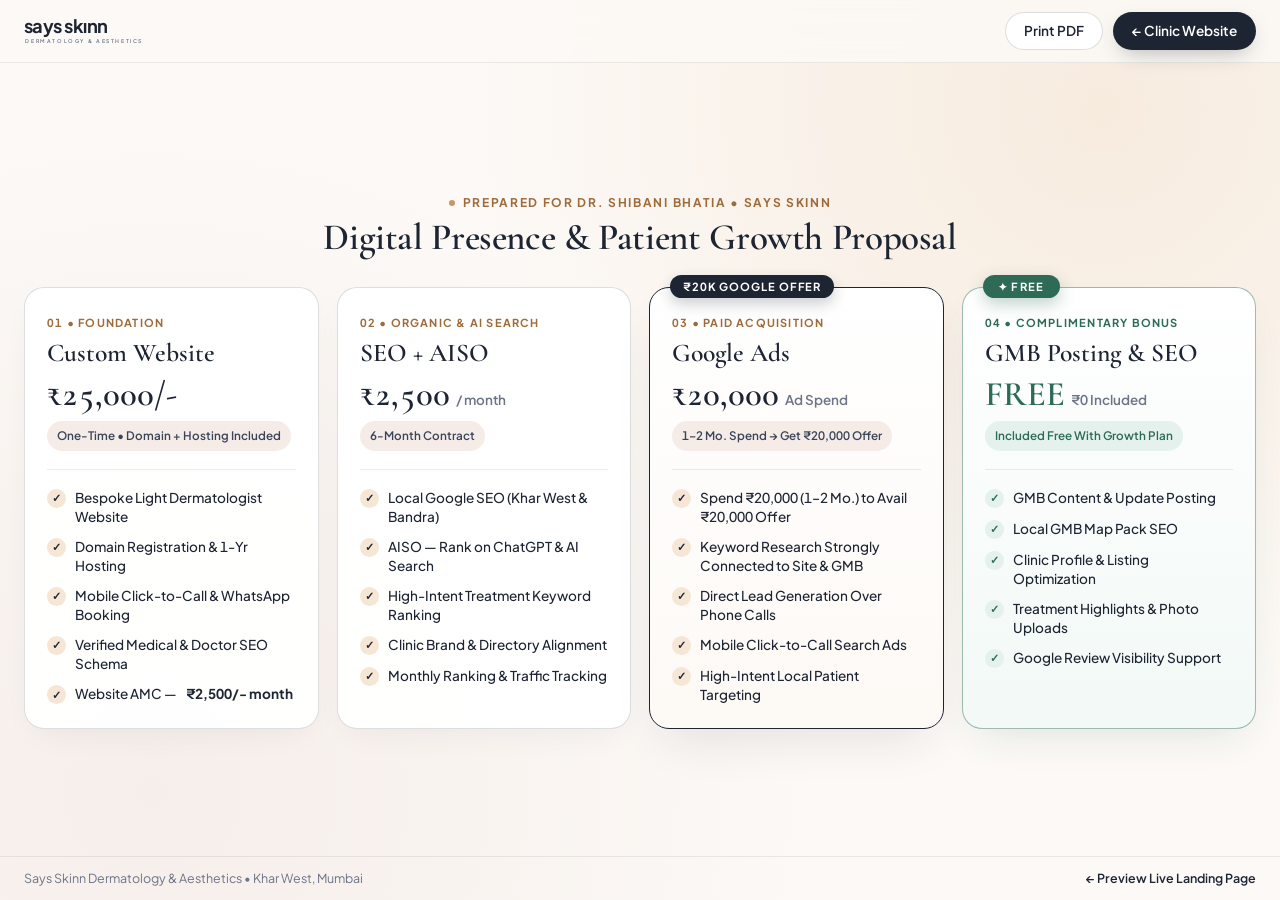
==== proposal.html @ 5192a57e "Add Website AMC ₹2,500/mo pointer and separate Free GMB card with FREE tag Co-authored-by: arena-age" ====
<!DOCTYPE html>
<html lang="en">
<head>
  <meta charset="UTF-8" />
  <meta name="viewport" content="width=device-width, initial-scale=1.0" />
  <title>Growth Proposal — Says Skinn | Dr. Shibani Bhatia</title>
  <meta name="description" content="Digital Presence, SEO + AISO (ChatGPT Ranking), Google Ads Call-Lead Growth Proposal, and Free GMB Posting &amp; SEO for Dr. Shibani Bhatia — Says Skinn, Khar West, Mumbai." />
  <meta name="robots" content="index, follow" />
  <meta name="theme-color" content="#FCF9F6" />

  <!-- Favicons & App Manifest -->
  <link rel="icon" type="image/svg+xml" href="./assets/favicon.svg" />
  <link rel="icon" type="image/png" sizes="32x32" href="./assets/favicon-32x32.png" />
  <link rel="shortcut icon" href="./favicon.ico" />
  <link rel="apple-touch-icon" sizes="180x180" href="./assets/apple-touch-icon.png" />
  <link rel="manifest" href="./site.webmanifest" />

  <!-- Open Graph / Social Preview -->
  <meta property="og:type" content="website" />
  <meta property="og:site_name" content="Says Skinn — Dermatology &amp; Aesthetics" />
  <meta property="og:url" content="https://shibani-proposal.vercel.app/proposal.html" />
  <meta property="og:title" content="Digital Growth Proposal — Says Skinn | Dr. Shibani Bhatia" />
  <meta property="og:description" content="Website, SEO + AISO (ChatGPT Ranking), Google Ads, and Free GMB SEO Plan prepared for Dr. Shibani Bhatia." />
  <meta property="og:image" content="https://shibani-proposal.vercel.app/assets/og-social-share.jpg" />
  <meta name="twitter:card" content="summary_large_image" />
  <meta name="twitter:image" content="https://shibani-proposal.vercel.app/assets/og-social-share.jpg" />

  <link rel="preconnect" href="https://fonts.googleapis.com" />
  <link rel="preconnect" href="https://fonts.gstatic.com" crossorigin />
  <link href="https://fonts.googleapis.com/css2?family=Cormorant+Garamond:ital,wght@0,500;0,600;1,500;1,600&family=Plus+Jakarta+Sans:wght@400;500;600;700&display=swap" rel="stylesheet" />
  <link rel="stylesheet" href="./styles.css" />
</head>
<body class="proposal-single-screen">

  <!-- Compact Single-Screen Top Header -->
  <header class="proposal-topbar">
    <div class="container proposal-container proposal-topbar-inner">
      <a href="./index.html" class="brand-logo" aria-label="Says Skinn — Back to Clinic Website">
        <svg viewBox="0 0 248 48" fill="none" xmlns="http://www.w3.org/2000/svg" role="img" aria-label="says skinn dermatology and aesthetics">
          <text x="0" y="27" fill="#1D2432" font-family="'Plus Jakarta Sans', sans-serif" font-size="27.5" font-weight="700" letter-spacing="-0.03em">says skınn</text>
          <text x="2" y="42" fill="#6C7486" font-family="'Plus Jakarta Sans', sans-serif" font-size="7.8" font-weight="600" letter-spacing="0.31em">DERMATOLOGY &amp; AESTHETICS</text>
        </svg>
      </a>

      <div class="proposal-topbar-actions no-print">
        <button type="button" onclick="window.print()" class="btn btn-secondary btn-sm">Print PDF</button>
        <a href="./index.html" class="btn btn-primary btn-sm">← Clinic Website</a>
      </div>
    </div>
  </header>

  <!-- Single-Screen Main Stage with Pricing Cards -->
  <main class="proposal-stage">
    <div class="container proposal-container">
      <div class="proposal-heading-compact">
        <div class="eyebrow" style="margin-bottom: 6px;">
          <span class="eyebrow-dot"></span>
          Prepared for Dr. Shibani Bhatia • Says Skinn
        </div>
        <h1 class="proposal-main-title">Digital Presence &amp; Patient Growth Proposal</h1>
      </div>

      <div class="pricing-cards-grid" aria-label="Growth Proposal Pricing Cards">

        <!-- CARD 1: CUSTOM WEBSITE -->
        <article class="pricing-card">
          <div class="pricing-card-head">
            <span class="pricing-tier-label">01 • Foundation</span>
            <h2 class="pricing-card-title">Custom Website</h2>
            <div class="pricing-price-row">
              <span class="pricing-value">₹25,000/-</span>
            </div>
            <span class="pricing-term-pill">One-Time • Domain + Hosting Included</span>
          </div>

          <ul class="pricing-pointer-list">
            <li><span class="ptr-check">✓</span> Bespoke Light Dermatologist Website</li>
            <li><span class="ptr-check">✓</span> Domain Registration &amp; 1-Yr Hosting</li>
            <li><span class="ptr-check">✓</span> Mobile Click-to-Call &amp; WhatsApp Booking</li>
            <li><span class="ptr-check">✓</span> Verified Medical &amp; Doctor SEO Schema</li>
            <li><span class="ptr-check">✓</span> Website AMC — <strong>₹2,500/- month</strong></li>
          </ul>
        </article>

        <!-- CARD 2: SEO + AISO -->
        <article class="pricing-card">
          <div class="pricing-card-head">
            <span class="pricing-tier-label">02 • Organic &amp; AI Search</span>
            <h2 class="pricing-card-title">SEO + AISO</h2>
            <div class="pricing-price-row">
              <span class="pricing-value">₹2,500</span>
              <span class="pricing-period">/ month</span>
            </div>
            <span class="pricing-term-pill">6-Month Contract</span>
          </div>

          <ul class="pricing-pointer-list">
            <li><span class="ptr-check">✓</span> Local Google SEO (Khar West &amp; Bandra)</li>
            <li><span class="ptr-check">✓</span> AISO — Rank on ChatGPT &amp; AI Search</li>
            <li><span class="ptr-check">✓</span> High-Intent Treatment Keyword Ranking</li>
            <li><span class="ptr-check">✓</span> Clinic Brand &amp; Directory Alignment</li>
            <li><span class="ptr-check">✓</span> Monthly Ranking &amp; Traffic Tracking</li>
          </ul>
        </article>

        <!-- CARD 3: GOOGLE ADS -->
        <article class="pricing-card pricing-card-featured">
          <span class="pricing-top-tag pricing-top-tag-offer">₹20K Google Offer</span>
          <div class="pricing-card-head">
            <span class="pricing-tier-label">03 • Paid Acquisition</span>
            <h2 class="pricing-card-title">Google Ads</h2>
            <div class="pricing-price-row">
              <span class="pricing-value">₹20,000</span>
              <span class="pricing-period">Ad Spend</span>
            </div>
            <span class="pricing-term-pill">1–2 Mo. Spend → Get ₹20,000 Offer</span>
          </div>

          <ul class="pricing-pointer-list">
            <li><span class="ptr-check">✓</span> Spend ₹20,000 (1–2 Mo.) to Avail ₹20,000 Offer</li>
            <li><span class="ptr-check">✓</span> Keyword Research Strongly Connected to Site &amp; GMB</li>
            <li><span class="ptr-check">✓</span> Direct Lead Generation Over Phone Calls</li>
            <li><span class="ptr-check">✓</span> Mobile Click-to-Call Search Ads</li>
            <li><span class="ptr-check">✓</span> High-Intent Local Patient Targeting</li>
          </ul>
        </article>

        <!-- CARD 4: SEPARATE FREE GMB CARD WITH FREE TAG OVER IT -->
        <article class="pricing-card pricing-card-free">
          <span class="pricing-top-tag pricing-top-tag-free">✦ FREE</span>
          <div class="pricing-card-head">
            <span class="pricing-tier-label pricing-tier-free">04 • Complimentary Bonus</span>
            <h2 class="pricing-card-title">GMB Posting &amp; SEO</h2>
            <div class="pricing-price-row">
              <span class="pricing-value pricing-value-free">FREE</span>
              <span class="pricing-period">₹0 Included</span>
            </div>
            <span class="pricing-term-pill pricing-term-free">Included Free With Growth Plan</span>
          </div>

          <ul class="pricing-pointer-list">
            <li><span class="ptr-check ptr-check-free">✓</span> GMB Content &amp; Update Posting</li>
            <li><span class="ptr-check ptr-check-free">✓</span> Local GMB Map Pack SEO</li>
            <li><span class="ptr-check ptr-check-free">✓</span> Clinic Profile &amp; Listing Optimization</li>
            <li><span class="ptr-check ptr-check-free">✓</span> Treatment Highlights &amp; Photo Uploads</li>
            <li><span class="ptr-check ptr-check-free">✓</span> Google Review Visibility Support</li>
          </ul>
        </article>

      </div>
    </div>
  </main>

  <!-- Minimal Single-Line Footer -->
  <footer class="proposal-micro-footer">
    <div class="container proposal-container proposal-micro-inner">
      <span>Says Skinn Dermatology &amp; Aesthetics • Khar West, Mumbai</span>
      <a href="./index.html" class="no-print">← Preview Live Landing Page</a>
    </div>
  </footer>

</body>
</html>
---- styles.css ----
/* ==========================================================================
   SAYS SKINN — Dermatology, Trichology & Aesthetics | Dr. Shibani Bhatia
   Light Clinical-Editorial Design System & Brand Tokens
   Brand Palette derived from Official Khar West Clinic Identity:
   - Warm Sunlit Porcelain Canvas (#FCF9F6)
   - Blush-Pearl Ivory Ribbon (#F5ECE8)
   - Travertine Sand Cream (#F7F1EA)
   - Signature Midnight Slate Navy (#1D2432)
   - Warm Backlit Champagne Bronze (#AD7845 / #C99663)
   ========================================================================== */

:root {
  /* Light Surfaces */
  --bg-canvas: #FCF9F6;
  --bg-blush: #F5ECE8;
  --bg-sand: #F7F1EA;
  --bg-surface: #FFFFFF;
  --bg-surface-soft: rgba(255, 255, 255, 0.82);

  /* Signature Brand Ink & Accents */
  --brand-navy: #1D2432;
  --brand-navy-hover: #2A3448;
  --brand-navy-muted: #3A4459;
  --brand-gold: #9E6B3B;
  --brand-gold-soft: #C89768;
  --brand-gold-tint: #F5E6D5;
  --brand-rose: #A6685E;
  --brand-rose-tint: #F2E2DF;
  --brand-sage: #2E6B56;
  --brand-sage-tint: #E4F1EC;

  /* Typography Ink */
  --text-primary: #1D2432;
  --text-secondary: #4A5262;
  --text-muted: #6C7486;

  /* Hairlines & Elevation */
  --border-subtle: rgba(29, 36, 50, 0.085);
  --border-medium: rgba(29, 36, 50, 0.15);
  --shadow-soft: 0 12px 34px -12px rgba(29, 36, 50, 0.07);
  --shadow-elevated: 0 22px 50px -16px rgba(29, 36, 50, 0.12);

  /* Typography Families */
  --font-display: 'Cormorant Garamond', Georgia, serif;
  --font-sans: 'Plus Jakarta Sans', -apple-system, BlinkMacSystemFont, sans-serif;

  /* Radii & Spacing */
  --radius-sm: 10px;
  --radius-md: 16px;
  --radius-lg: 24px;
  --radius-arch: 220px 220px 24px 24px;
  --container-max: 1220px;
}

*,
*::before,
*::after {
  box-sizing: border-box;
  margin: 0;
  padding: 0;
}

html {
  scroll-behavior: smooth;
  -webkit-font-smoothing: antialiased;
  -moz-osx-font-smoothing: grayscale;
}

body {
  font-family: var(--font-sans);
  background-color: var(--bg-canvas);
  color: var(--text-primary);
  line-height: 1.65;
  font-size: 16px;
  overflow-x: hidden;
  font-variant-numeric: tabular-nums;
}

img {
  max-width: 100%;
  display: block;
}

a {
  color: inherit;
  text-decoration: none;
  transition: color 0.2s ease, opacity 0.2s ease;
}

button,
input,
select,
textarea {
  font-family: inherit;
  font-size: inherit;
}

.container {
  width: 100%;
  max-width: var(--container-max);
  margin: 0 auto;
  padding: 0 24px;
}

/* ==========================================================================
   Typography Helpers
   ========================================================================== */

.eyebrow {
  display: inline-flex;
  align-items: center;
  gap: 8px;
  font-size: 0.75rem;
  font-weight: 700;
  letter-spacing: 0.14em;
  text-transform: uppercase;
  color: var(--brand-gold);
  margin-bottom: 14px;
}

.eyebrow-dot {
  width: 6px;
  height: 6px;
  border-radius: 50%;
  background-color: var(--brand-gold-soft);
}

.display-xl {
  font-family: var(--font-display);
  font-weight: 600;
  font-size: clamp(2.65rem, 4.8vw, 4.15rem);
  line-height: 1.07;
  letter-spacing: -0.015em;
  color: var(--brand-navy);
}

.display-xl em,
.display-lg em,
.display-md em {
  font-style: italic;
  font-weight: 500;
  color: var(--brand-gold);
}

.display-lg {
  font-family: var(--font-display);
  font-weight: 600;
  font-size: clamp(2.15rem, 3.6vw, 3.1rem);
  line-height: 1.12;
  letter-spacing: -0.01em;
  color: var(--brand-navy);
}

.display-md {
  font-family: var(--font-display);
  font-weight: 600;
  font-size: clamp(1.65rem, 2.5vw, 2.2rem);
  line-height: 1.18;
  color: var(--brand-navy);
}

.lead-copy {
  font-size: clamp(1.02rem, 1.25vw, 1.14rem);
  color: var(--text-secondary);
  line-height: 1.72;
  max-width: 60ch;
}

/* ==========================================================================
   Top Utility Ribbon (Blush-Pearl Ribbon inspired by Clinic Signboard)
   ========================================================================== */

.utility-bar {
  background-color: var(--bg-blush);
  border-bottom: 1px solid var(--border-subtle);
  font-size: 0.8125rem;
  color: var(--text-secondary);
  padding: 9px 0;
}

.utility-inner {
  display: flex;
  align-items: center;
  justify-content: space-between;
  gap: 16px;
  flex-wrap: wrap;
}

.utility-left,
.utility-right {
  display: flex;
  align-items: center;
  gap: 18px;
  flex-wrap: wrap;
}

.utility-item {
  display: inline-flex;
  align-items: center;
  gap: 6px;
  font-weight: 500;
}

.utility-sep {
  color: rgba(29, 36, 50, 0.22);
}

.page-switch-pill {
  display: inline-flex;
  align-items: center;
  gap: 6px;
  background-color: var(--bg-surface);
  color: var(--brand-navy);
  border: 1px solid var(--border-medium);
  padding: 4px 12px;
  border-radius: 999px;
  font-weight: 600;
  font-size: 0.76rem;
  transition: all 0.2s ease;
}

.page-switch-pill:hover {
  background-color: var(--brand-navy);
  color: #FFFFFF;
  border-color: var(--brand-navy);
}

/* ==========================================================================
   Site Header & Brand Wordmark
   ========================================================================== */

.site-header {
  position: sticky;
  top: 0;
  z-index: 100;
  background-color: rgba(252, 249, 246, 0.9);
  backdrop-filter: blur(14px);
  -webkit-backdrop-filter: blur(14px);
  border-bottom: 1px solid var(--border-subtle);
}

.header-inner {
  display: flex;
  align-items: center;
  justify-content: space-between;
  min-height: 78px;
  gap: 20px;
}

.brand-logo {
  display: inline-flex;
  flex-direction: column;
  align-items: flex-start;
  gap: 2px;
  text-decoration: none;
}

.brand-logo svg {
  height: 36px;
  width: auto;
  display: block;
}

.main-nav {
  display: flex;
  align-items: center;
  gap: 28px;
}

.nav-link {
  font-size: 0.9rem;
  font-weight: 500;
  color: var(--text-secondary);
  position: relative;
  padding: 4px 0;
}

.nav-link:hover,
.nav-link.active {
  color: var(--brand-navy);
  font-weight: 600;
}

.nav-link.active::after {
  content: '';
  position: absolute;
  left: 0;
  right: 0;
  bottom: -2px;
  height: 2px;
  background-color: var(--brand-gold);
  border-radius: 2px;
}

.nav-proposal-badge {
  display: inline-flex;
  align-items: center;
  gap: 6px;
  padding: 6px 13px;
  border-radius: 999px;
  background-color: var(--brand-gold-tint);
  color: var(--brand-navy);
  font-size: 0.83rem;
  font-weight: 600;
  border: 1px solid rgba(158, 107, 59, 0.24);
  transition: all 0.2s ease;
}

.nav-proposal-badge:hover,
.nav-proposal-badge.active {
  background-color: var(--brand-navy);
  color: #FFFFFF;
  border-color: var(--brand-navy);
}

.header-actions {
  display: flex;
  align-items: center;
  gap: 12px;
}

.mobile-toggle {
  display: none;
  background: transparent;
  border: 1px solid var(--border-medium);
  border-radius: var(--radius-sm);
  width: 42px;
  height: 42px;
  align-items: center;
  justify-content: center;
  color: var(--brand-navy);
  cursor: pointer;
}

/* ==========================================================================
   Buttons
   ========================================================================== */

.btn {
  display: inline-flex;
  align-items: center;
  justify-content: center;
  gap: 9px;
  padding: 13px 24px;
  border-radius: 999px;
  font-size: 0.92rem;
  font-weight: 600;
  line-height: 1.2;
  cursor: pointer;
  border: 1px solid transparent;
  transition: transform 0.2s ease, background-color 0.2s ease, box-shadow 0.2s ease, border-color 0.2s ease;
  white-space: nowrap;
}

.btn:active {
  transform: translateY(1px);
}

.btn-primary {
  background-color: var(--brand-navy);
  color: #FFFFFF;
  box-shadow: 0 8px 22px -8px rgba(29, 36, 50, 0.38);
}

.btn-primary:hover {
  background-color: var(--brand-navy-hover);
  box-shadow: 0 12px 26px -8px rgba(29, 36, 50, 0.45);
}

.btn-secondary {
  background-color: var(--bg-surface);
  color: var(--brand-navy);
  border-color: var(--border-medium);
}

.btn-secondary:hover {
  border-color: var(--brand-navy);
  background-color: var(--bg-blush);
}

.btn-gold {
  background-color: var(--brand-gold);
  color: #FFFFFF;
}

.btn-gold:hover {
  background-color: #88592E;
}

.btn-sm {
  padding: 10px 18px;
  font-size: 0.85rem;
}

/* ==========================================================================
   Landing Page — Hero Section
   ========================================================================== */

.hero-section {
  position: relative;
  padding: 64px 0 84px;
  background:
    radial-gradient(circle at 86% 18%, rgba(245, 230, 213, 0.65) 0%, rgba(252, 249, 246, 0) 48%),
    radial-gradient(circle at 8% 75%, rgba(245, 236, 232, 0.8) 0%, rgba(252, 249, 246, 0) 50%),
    var(--bg-canvas);
}

.hero-grid {
  display: grid;
  grid-template-columns: 1.05fr 0.95fr;
  gap: 54px;
  align-items: center;
}

.hero-content h1 {
  margin-bottom: 20px;
}

.hero-content .lead-copy {
  margin-bottom: 30px;
}

.credential-inline {
  display: inline-block;
  background-color: var(--bg-blush);
  border: 1px solid rgba(166, 104, 94, 0.2);
  padding: 6px 14px;
  border-radius: 999px;
  font-size: 0.82rem;
  font-weight: 600;
  color: var(--brand-navy);
  margin-bottom: 22px;
}

.hero-cta-group {
  display: flex;
  align-items: center;
  gap: 14px;
  flex-wrap: wrap;
  margin-bottom: 38px;
}

.hero-trust-row {
  display: grid;
  grid-template-columns: repeat(3, minmax(0, 1fr));
  gap: 20px;
  padding-top: 26px;
  border-top: 1px solid var(--border-subtle);
}

.trust-metric strong {
  display: block;
  font-family: var(--font-display);
  font-size: 1.75rem;
  font-weight: 600;
  line-height: 1.1;
  color: var(--brand-navy);
  margin-bottom: 4px;
}

.trust-metric span {
  font-size: 0.82rem;
  color: var(--text-muted);
  display: block;
  line-height: 1.4;
}

.hero-visual {
  position: relative;
}

.hero-image-frame {
  position: relative;
  border-radius: 32px 32px 24px 24px;
  overflow: hidden;
  background-color: var(--bg-sand);
  box-shadow: var(--shadow-elevated);
  border: 6px solid #FFFFFF;
}

.hero-image-frame img {
  width: 100%;
  height: 500px;
  object-fit: cover;
  object-position: center 25%;
}

.hero-floating-card {
  position: absolute;
  left: -22px;
  bottom: 24px;
  background: rgba(255, 255, 255, 0.94);
  backdrop-filter: blur(12px);
  -webkit-backdrop-filter: blur(12px);
  border: 1px solid var(--border-subtle);
  border-radius: var(--radius-md);
  padding: 16px 20px;
  box-shadow: var(--shadow-elevated);
  max-width: 295px;
}

.floating-rating {
  display: flex;
  align-items: center;
  gap: 8px;
  font-size: 0.84rem;
  font-weight: 700;
  color: var(--brand-navy);
  margin-bottom: 4px;
}

.stars {
  color: #D99438;
  letter-spacing: 1px;
}

.hero-floating-card p {
  font-size: 0.79rem;
  color: var(--text-secondary);
  line-height: 1.45;
}

/* ==========================================================================
   Ribbon Marquee / Specializations Strip
   ========================================================================== */

.specialty-ribbon {
  background-color: var(--bg-blush);
  border-top: 1px solid var(--border-subtle);
  border-bottom: 1px solid var(--border-subtle);
  padding: 18px 0;
}

.specialty-list {
  display: flex;
  align-items: center;
  justify-content: space-between;
  gap: 18px;
  flex-wrap: wrap;
  list-style: none;
  font-size: 0.85rem;
  font-weight: 600;
  color: var(--brand-navy-muted);
}

.specialty-list li {
  display: inline-flex;
  align-items: center;
  gap: 10px;
}

.specialty-list li::before {
  content: '✦';
  color: var(--brand-gold);
  font-size: 0.75rem;
}

/* ==========================================================================
   Section Scaffolding
   ========================================================================== */

.section {
  padding: 92px 0;
}

.section-sand {
  background-color: var(--bg-sand);
}

.section-blush {
  background-color: var(--bg-blush);
}

/* Minimal Bespoke Section Backgrounds */
.section-bg-treatments {
  position: relative;
  background-image:
    linear-gradient(
      180deg,
      rgba(252, 249, 246, 0.82) 0%,
      rgba(252, 249, 246, 0.58) 50%,
      rgba(252, 249, 246, 0.84) 100%
    ),
    url('./assets/bg-treatments.jpg');
  background-size: cover;
  background-position: center;
  background-repeat: no-repeat;
}

.section-bg-treatments .filter-tabs {
  background-color: rgba(245, 236, 232, 0.88);
  backdrop-filter: blur(8px);
  -webkit-backdrop-filter: blur(8px);
}

.section-bg-treatments .treatment-card {
  background-color: rgba(255, 255, 255, 0.88);
  backdrop-filter: blur(10px);
  -webkit-backdrop-filter: blur(10px);
}

.section-bg-consultation {
  position: relative;
  background-image:
    linear-gradient(
      180deg,
      rgba(252, 249, 246, 0.80) 0%,
      rgba(252, 249, 246, 0.62) 50%,
      rgba(245, 236, 232, 0.86) 100%
    ),
    url('./assets/bg-consultation.jpg');
  background-size: cover;
  background-position: center;
  background-repeat: no-repeat;
}

.section-bg-consultation .clinic-detail-card {
  background-color: rgba(255, 255, 255, 0.90);
  backdrop-filter: blur(10px);
  -webkit-backdrop-filter: blur(10px);
}

.section-bg-consultation .booking-form-card {
  background-color: rgba(255, 255, 255, 0.94);
  backdrop-filter: blur(14px);
  -webkit-backdrop-filter: blur(14px);
}

.section-header {
  display: flex;
  align-items: flex-end;
  justify-content: space-between;
  gap: 28px;
  margin-bottom: 44px;
  flex-wrap: wrap;
}

.section-header-center {
  text-align: center;
  max-width: 700px;
  margin: 0 auto 48px;
}

.section-header-center .lead-copy {
  margin: 14px auto 0;
}

/* ==========================================================================
   Treatments Showcase & Interactive Filter
   ========================================================================== */

.filter-tabs {
  display: inline-flex;
  align-items: center;
  gap: 8px;
  background-color: var(--bg-blush);
  padding: 6px;
  border-radius: 999px;
  border: 1px solid var(--border-subtle);
  flex-wrap: wrap;
}

.filter-tab {
  background: transparent;
  border: none;
  padding: 9px 18px;
  border-radius: 999px;
  font-size: 0.85rem;
  font-weight: 600;
  color: var(--text-secondary);
  cursor: pointer;
  transition: all 0.2s ease;
}

.filter-tab:hover {
  color: var(--brand-navy);
}

.filter-tab.active {
  background-color: var(--brand-navy);
  color: #FFFFFF;
  box-shadow: 0 4px 12px rgba(29, 36, 50, 0.18);
}

.treatments-grid {
  display: grid;
  grid-template-columns: repeat(3, minmax(0, 1fr));
  gap: 24px;
}

.treatment-card {
  background-color: var(--bg-surface);
  border: 1px solid var(--border-subtle);
  border-radius: var(--radius-md);
  padding: 28px;
  display: flex;
  flex-direction: column;
  justify-content: space-between;
  transition: transform 0.25s ease, box-shadow 0.25s ease, border-color 0.25s ease;
}

.treatment-card:hover {
  transform: translateY(-4px);
  box-shadow: var(--shadow-soft);
  border-color: rgba(158, 107, 59, 0.35);
}

.treatment-card[hidden] {
  display: none;
}

.treatment-top {
  margin-bottom: 22px;
}

.treatment-tag-row {
  display: flex;
  align-items: center;
  justify-content: space-between;
  gap: 10px;
  margin-bottom: 16px;
}

.treatment-category-pill {
  font-size: 0.72rem;
  font-weight: 700;
  text-transform: uppercase;
  letter-spacing: 0.09em;
  padding: 4px 10px;
  border-radius: 999px;
  background-color: var(--bg-sand);
  color: var(--brand-gold);
}

.treatment-icon {
  width: 38px;
  height: 38px;
  border-radius: 10px;
  background-color: var(--bg-blush);
  color: var(--brand-navy);
  display: inline-flex;
  align-items: center;
  justify-content: center;
}

.treatment-card h3 {
  font-family: var(--font-display);
  font-size: 1.55rem;
  font-weight: 600;
  color: var(--brand-navy);
  margin-bottom: 10px;
  line-height: 1.2;
}

.treatment-card p {
  font-size: 0.92rem;
  color: var(--text-secondary);
  line-height: 1.62;
}

.treatment-footer {
  padding-top: 16px;
  border-top: 1px solid var(--border-subtle);
  display: flex;
  align-items: center;
  justify-content: space-between;
  gap: 12px;
  font-size: 0.82rem;
}

.treatment-meta {
  color: var(--text-muted);
  font-weight: 500;
}

.treatment-book-btn {
  background: none;
  border: none;
  color: var(--brand-navy);
  font-weight: 700;
  font-size: 0.84rem;
  cursor: pointer;
  display: inline-flex;
  align-items: center;
  gap: 5px;
  padding: 0;
}

.treatment-book-btn:hover {
  color: var(--brand-gold);
}

/* ==========================================================================
   Doctor Profile Section (Real Portrait from Khar Clinic)
   ========================================================================== */

.doctor-grid {
  display: grid;
  grid-template-columns: 0.9fr 1.1fr;
  gap: 56px;
  align-items: center;
}

.doctor-portrait-wrap {
  position: relative;
  max-width: 470px;
  margin: 0 auto;
}

.doctor-portrait-arch {
  border-radius: var(--radius-arch);
  overflow: hidden;
  background-color: var(--brand-gold-tint);
  border: 6px solid #FFFFFF;
  box-shadow: var(--shadow-elevated);
}

.doctor-portrait-arch img {
  width: 100%;
  height: 540px;
  object-fit: cover;
  object-position: center top;
}

.doctor-reg-badge {
  position: absolute;
  right: -14px;
  bottom: 22px;
  background-color: var(--brand-navy);
  color: #FFFFFF;
  padding: 14px 18px;
  border-radius: var(--radius-md);
  box-shadow: var(--shadow-elevated);
  font-size: 0.8rem;
}

.doctor-reg-badge strong {
  display: block;
  font-size: 0.88rem;
  color: #F5DEC5;
  margin-bottom: 2px;
}

.degree-badges {
  display: flex;
  flex-wrap: wrap;
  gap: 8px;
  margin: 18px 0 24px;
}

.degree-pill {
  background-color: #FFFFFF;
  border: 1px solid var(--border-medium);
  padding: 6px 13px;
  border-radius: 999px;
  font-size: 0.8rem;
  font-weight: 600;
  color: var(--brand-navy);
}

.doctor-bio p {
  color: var(--text-secondary);
  margin-bottom: 16px;
  font-size: 0.98rem;
}

.doctor-highlights {
  display: grid;
  grid-template-columns: repeat(2, minmax(0, 1fr));
  gap: 16px;
  margin: 26px 0 30px;
}

.doc-highlight-item {
  background-color: rgba(255, 255, 255, 0.75);
  border: 1px solid var(--border-subtle);
  border-radius: var(--radius-sm);
  padding: 14px 16px;
}

.doc-highlight-item strong {
  display: block;
  font-size: 0.9rem;
  color: var(--brand-navy);
  margin-bottom: 3px;
}

.doc-highlight-item span {
  font-size: 0.81rem;
  color: var(--text-muted);
}

/* ==========================================================================
   3-Pillar Clinical Philosophy
   ========================================================================== */

.pillars-row {
  display: grid;
  grid-template-columns: repeat(3, minmax(0, 1fr));
  gap: 28px;
}

.pillar-box {
  padding: 32px;
  border-radius: var(--radius-md);
  background-color: var(--bg-surface);
  border: 1px solid var(--border-subtle);
}

.pillar-num {
  font-family: var(--font-display);
  font-size: 2rem;
  font-weight: 600;
  color: var(--brand-gold);
  line-height: 1;
  margin-bottom: 14px;
}

.pillar-box h3 {
  font-family: var(--font-display);
  font-size: 1.5rem;
  margin-bottom: 10px;
  color: var(--brand-navy);
}

.pillar-box p {
  font-size: 0.92rem;
  color: var(--text-secondary);
}

/* ==========================================================================
   Verified Patient Stories
   ========================================================================== */

.reviews-grid {
  display: grid;
  grid-template-columns: repeat(3, minmax(0, 1fr));
  gap: 24px;
}

.review-card {
  background-color: var(--bg-surface);
  border: 1px solid var(--border-subtle);
  border-radius: var(--radius-md);
  padding: 28px;
  display: flex;
  flex-direction: column;
  justify-content: space-between;
  gap: 20px;
}

.review-quote {
  font-size: 0.93rem;
  color: var(--text-secondary);
  line-height: 1.68;
}

.review-author {
  display: flex;
  align-items: center;
  justify-content: space-between;
  padding-top: 16px;
  border-top: 1px solid var(--border-subtle);
}

.review-author strong {
  display: block;
  font-size: 0.9rem;
  color: var(--brand-navy);
}

.review-author span {
  font-size: 0.78rem;
  color: var(--text-muted);
}

.google-verified-tag {
  font-size: 0.74rem;
  font-weight: 600;
  padding: 4px 9px;
  border-radius: 999px;
  background-color: var(--bg-sand);
  color: var(--brand-navy);
}

/* ==========================================================================
   Consultation & Clinic Location Section
   ========================================================================== */

.booking-grid {
  display: grid;
  grid-template-columns: 0.95fr 1.05fr;
  gap: 48px;
  align-items: start;
}

.clinic-details-list {
  display: flex;
  flex-direction: column;
  gap: 20px;
  margin-top: 28px;
}

.clinic-detail-card {
  background-color: var(--bg-surface);
  border: 1px solid var(--border-subtle);
  border-radius: var(--radius-md);
  padding: 20px 22px;
  display: flex;
  align-items: flex-start;
  gap: 14px;
}

.detail-icon {
  width: 40px;
  height: 40px;
  border-radius: 10px;
  background-color: var(--bg-blush);
  color: var(--brand-navy);
  display: inline-flex;
  align-items: center;
  justify-content: center;
  flex-shrink: 0;
}

.clinic-detail-card h4 {
  font-size: 0.92rem;
  font-weight: 700;
  color: var(--brand-navy);
  margin-bottom: 4px;
}

.clinic-detail-card p,
.clinic-detail-card a {
  font-size: 0.9rem;
  color: var(--text-secondary);
}

.clinic-detail-card a:hover {
  color: var(--brand-gold);
}

.booking-form-card {
  background-color: var(--bg-surface);
  border: 1px solid var(--border-medium);
  border-radius: var(--radius-lg);
  padding: 36px;
  box-shadow: var(--shadow-elevated);
}

.booking-form-card h3 {
  font-family: var(--font-display);
  font-size: 1.95rem;
  color: var(--brand-navy);
  margin-bottom: 6px;
}

.booking-form-card > p {
  font-size: 0.9rem;
  color: var(--text-muted);
  margin-bottom: 24px;
}

.form-grid {
  display: grid;
  grid-template-columns: repeat(2, minmax(0, 1fr));
  gap: 16px;
}

.form-field {
  display: flex;
  flex-direction: column;
  gap: 6px;
}

.form-field.full {
  grid-column: 1 / -1;
}

.form-field label {
  font-size: 0.8rem;
  font-weight: 600;
  color: var(--brand-navy);
}

.form-field input,
.form-field select,
.form-field textarea {
  padding: 12px 14px;
  border: 1px solid var(--border-medium);
  border-radius: var(--radius-sm);
  background-color: var(--bg-canvas);
  color: var(--text-primary);
  outline: none;
  transition: border-color 0.2s ease, background-color 0.2s ease;
}

.form-field input:focus,
.form-field select:focus,
.form-field textarea:focus {
  border-color: var(--brand-navy);
  background-color: #FFFFFF;
}

.form-submit-row {
  margin-top: 20px;
  display: flex;
  flex-direction: column;
  gap: 12px;
}

.form-feedback {
  padding: 14px 16px;
  border-radius: var(--radius-sm);
  background-color: var(--brand-sage-tint);
  color: var(--brand-sage);
  font-size: 0.88rem;
  font-weight: 600;
  display: none;
}

.form-feedback.visible {
  display: block;
}

/* ==========================================================================
   Page 2: Digital Growth Proposal Specific Styles
   ========================================================================== */

.proposal-hero {
  padding: 68px 0 60px;
  background:
    radial-gradient(circle at 85% 15%, rgba(245, 230, 213, 0.7) 0%, rgba(252, 249, 246, 0) 50%),
    linear-gradient(180deg, var(--bg-blush) 0%, var(--bg-canvas) 100%);
  border-bottom: 1px solid var(--border-subtle);
}

.proposal-meta-bar {
  display: flex;
  align-items: center;
  justify-content: space-between;
  gap: 16px;
  flex-wrap: wrap;
  padding: 18px 24px;
  margin-top: 34px;
  background-color: var(--bg-surface);
  border: 1px solid var(--border-subtle);
  border-radius: var(--radius-md);
  box-shadow: var(--shadow-soft);
}

.meta-cell span {
  display: block;
  font-size: 0.73rem;
  text-transform: uppercase;
  letter-spacing: 0.1em;
  color: var(--text-muted);
  font-weight: 600;
}

.meta-cell strong {
  font-size: 0.95rem;
  color: var(--brand-navy);
}

/* Audit Opportunity Banner */
.audit-banner {
  background-color: var(--bg-surface);
  border: 1px solid rgba(158, 107, 59, 0.28);
  border-left: 4px solid var(--brand-gold);
  border-radius: var(--radius-md);
  padding: 28px 32px;
  box-shadow: var(--shadow-soft);
}

.audit-grid {
  display: grid;
  grid-template-columns: repeat(2, minmax(0, 1fr));
  gap: 24px;
  margin-top: 18px;
}

.audit-point {
  background-color: var(--bg-canvas);
  border: 1px solid var(--border-subtle);
  border-radius: var(--radius-sm);
  padding: 18px 20px;
}

.audit-point h4 {
  font-size: 0.95rem;
  color: var(--brand-navy);
  margin-bottom: 6px;
}

.audit-point p {
  font-size: 0.87rem;
  color: var(--text-secondary);
  line-height: 1.58;
}

/* Proposal Package Cards */
.proposal-packages {
  display: flex;
  flex-direction: column;
  gap: 32px;
}

.package-card {
  background-color: var(--bg-surface);
  border: 1px solid var(--border-medium);
  border-radius: var(--radius-lg);
  padding: 40px;
  box-shadow: var(--shadow-soft);
  position: relative;
  overflow: hidden;
}

.package-card.featured-ads {
  border-color: var(--brand-navy);
  box-shadow: var(--shadow-elevated);
}

.package-top {
  display: flex;
  align-items: flex-start;
  justify-content: space-between;
  gap: 24px;
  padding-bottom: 26px;
  border-bottom: 1px solid var(--border-subtle);
  margin-bottom: 28px;
  flex-wrap: wrap;
}

.package-kicker {
  display: inline-flex;
  align-items: center;
  gap: 8px;
  font-size: 0.75rem;
  font-weight: 700;
  text-transform: uppercase;
  letter-spacing: 0.12em;
  color: var(--brand-gold);
  margin-bottom: 8px;
}

.package-title {
  font-family: var(--font-display);
  font-size: clamp(1.75rem, 2.6vw, 2.3rem);
  color: var(--brand-navy);
  line-height: 1.15;
  margin-bottom: 8px;
}

.package-subtitle {
  font-size: 0.95rem;
  color: var(--text-secondary);
  max-width: 62ch;
}

.price-box {
  text-align: right;
  background-color: var(--bg-blush);
  border: 1px solid var(--border-subtle);
  padding: 18px 24px;
  border-radius: var(--radius-md);
  min-width: 240px;
}

.price-amount {
  font-family: var(--font-display);
  font-size: 2.35rem;
  font-weight: 600;
  color: var(--brand-navy);
  line-height: 1.05;
}

.price-unit {
  font-size: 0.95rem;
  font-family: var(--font-sans);
  font-weight: 600;
  color: var(--text-secondary);
}

.price-note {
  display: block;
  font-size: 0.8rem;
  font-weight: 600;
  color: var(--brand-gold);
  margin-top: 6px;
}

.deliverables-grid {
  display: grid;
  grid-template-columns: repeat(2, minmax(0, 1fr));
  gap: 18px 28px;
}

.deliverable-item {
  display: flex;
  align-items: flex-start;
  gap: 12px;
}

.check-badge {
  width: 24px;
  height: 24px;
  border-radius: 50%;
  background-color: var(--brand-gold-tint);
  color: var(--brand-navy);
  display: inline-flex;
  align-items: center;
  justify-content: center;
  font-size: 0.78rem;
  font-weight: 700;
  flex-shrink: 0;
  margin-top: 2px;
}

.deliverable-item strong {
  display: block;
  font-size: 0.94rem;
  color: var(--brand-navy);
  margin-bottom: 3px;
}

.deliverable-item p {
  font-size: 0.87rem;
  color: var(--text-secondary);
  line-height: 1.56;
}

/* Google Ads Offer Visual Callout */
.ads-offer-banner {
  background: linear-gradient(135deg, #F5ECE8 0%, #F5E6D5 100%);
  border: 1px solid rgba(158, 107, 59, 0.32);
  border-radius: var(--radius-md);
  padding: 24px 28px;
  margin-bottom: 28px;
  display: grid;
  grid-template-columns: 1.15fr 0.85fr;
  gap: 24px;
  align-items: center;
}

.offer-equation {
  display: flex;
  align-items: center;
  justify-content: center;
  gap: 12px;
  background-color: #FFFFFF;
  padding: 18px;
  border-radius: var(--radius-md);
  border: 1px solid var(--border-subtle);
  flex-wrap: wrap;
}

.eq-block {
  text-align: center;
}

.eq-block strong {
  display: block;
  font-family: var(--font-display);
  font-size: 1.55rem;
  color: var(--brand-navy);
  line-height: 1.1;
}

.eq-block span {
  font-size: 0.72rem;
  text-transform: uppercase;
  letter-spacing: 0.06em;
  color: var(--text-muted);
  font-weight: 600;
}

.eq-block.eq-total strong {
  color: var(--brand-sage);
  font-size: 1.75rem;
}

.eq-op {
  font-weight: 700;
  font-size: 1.15rem;
  color: var(--brand-gold);
}

.free-bonus-ribbon {
  margin-top: 24px;
  padding: 16px 20px;
  border-radius: var(--radius-sm);
  background-color: var(--brand-sage-tint);
  border: 1px solid rgba(46, 107, 86, 0.25);
  display: flex;
  align-items: center;
  justify-content: space-between;
  gap: 16px;
  flex-wrap: wrap;
}

.free-pill {
  background-color: var(--brand-sage);
  color: #FFFFFF;
  font-size: 0.75rem;
  font-weight: 700;
  letter-spacing: 0.08em;
  text-transform: uppercase;
  padding: 5px 12px;
  border-radius: 999px;
}

/* Connected Ecosystem Diagram */
.ecosystem-flow {
  display: grid;
  grid-template-columns: repeat(4, minmax(0, 1fr));
  gap: 16px;
  margin-top: 28px;
}

.eco-step {
  background-color: var(--bg-canvas);
  border: 1px solid var(--border-subtle);
  border-radius: var(--radius-md);
  padding: 20px;
  position: relative;
}

.eco-step-num {
  font-size: 0.72rem;
  font-weight: 700;
  letter-spacing: 0.1em;
  text-transform: uppercase;
  color: var(--brand-gold);
  margin-bottom: 6px;
  display: block;
}

.eco-step h4 {
  font-size: 0.96rem;
  color: var(--brand-navy);
  margin-bottom: 6px;
}

.eco-step p {
  font-size: 0.82rem;
  color: var(--text-secondary);
  line-height: 1.5;
}

/* Investment Summary Table */
.summary-table-wrap {
  background-color: var(--bg-surface);
  border: 1px solid var(--border-medium);
  border-radius: var(--radius-lg);
  overflow: hidden;
  box-shadow: var(--shadow-soft);
}

.summary-table {
  width: 100%;
  border-collapse: collapse;
  text-align: left;
}

.summary-table th {
  background-color: var(--brand-navy);
  color: #FFFFFF;
  font-size: 0.78rem;
  text-transform: uppercase;
  letter-spacing: 0.1em;
  padding: 16px 24px;
  font-weight: 600;
}

.summary-table td {
  padding: 20px 24px;
  border-bottom: 1px solid var(--border-subtle);
  vertical-align: top;
  font-size: 0.92rem;
}

.summary-table tr:last-child td {
  border-bottom: none;
}

.summary-table td strong {
  color: var(--brand-navy);
  display: block;
  margin-bottom: 3px;
}

.summary-table td .sub {
  font-size: 0.82rem;
  color: var(--text-muted);
}

.price-col {
  font-weight: 700;
  color: var(--brand-navy);
  white-space: nowrap;
  font-size: 1.02rem !important;
}

.badge-free {
  display: inline-block;
  background-color: var(--brand-sage-tint);
  color: var(--brand-sage);
  font-weight: 700;
  padding: 4px 11px;
  border-radius: 999px;
  font-size: 0.8rem;
}

/* Interactive Consultation ROI Estimator on Proposal Page */
.estimator-card {
  background-color: var(--bg-surface);
  border: 1px solid var(--border-medium);
  border-radius: var(--radius-lg);
  padding: 34px;
  margin-top: 36px;
  display: grid;
  grid-template-columns: 1.1fr 0.9fr;
  gap: 32px;
  align-items: center;
}

.slider-control {
  margin-top: 18px;
}

.slider-control input[type="range"] {
  width: 100%;
  accent-color: var(--brand-navy);
  cursor: pointer;
  margin: 10px 0;
}

.estimator-output {
  background-color: var(--bg-blush);
  border-radius: var(--radius-md);
  padding: 24px;
  border: 1px solid var(--border-subtle);
}

.est-row {
  display: flex;
  justify-content: space-between;
  align-items: baseline;
  padding: 10px 0;
  border-bottom: 1px solid var(--border-subtle);
  font-size: 0.9rem;
}

.est-row:last-child {
  border-bottom: none;
  padding-bottom: 0;
}

.est-row strong {
  font-size: 1.15rem;
  color: var(--brand-navy);
}

/* ==========================================================================
   Site Footer
   ========================================================================== */

.site-footer {
  background-color: var(--bg-blush);
  border-top: 1px solid var(--border-medium);
  padding: 64px 0 32px;
}

.footer-grid {
  display: grid;
  grid-template-columns: 1.3fr 0.8fr 0.9fr 1fr;
  gap: 36px;
  padding-bottom: 42px;
  border-bottom: 1px solid var(--border-subtle);
}

.footer-col h4 {
  font-size: 0.82rem;
  text-transform: uppercase;
  letter-spacing: 0.11em;
  color: var(--brand-navy);
  margin-bottom: 16px;
}

.footer-links {
  list-style: none;
  display: flex;
  flex-direction: column;
  gap: 10px;
  font-size: 0.88rem;
  color: var(--text-secondary);
}

.footer-links a:hover {
  color: var(--brand-navy);
}

.footer-bottom {
  padding-top: 24px;
  display: flex;
  align-items: center;
  justify-content: space-between;
  gap: 16px;
  flex-wrap: wrap;
  font-size: 0.8rem;
  color: var(--text-muted);
}

/* Floating Mobile Call / WhatsApp Bar */
.mobile-sticky-cta {
  display: none;
}

/* ==========================================================================
   Responsive Breakpoints
   ========================================================================== */

@media (max-width: 1024px) {
  .hero-grid,
  .doctor-grid,
  .booking-grid,
  .ads-offer-banner,
  .estimator-card {
    grid-template-columns: 1fr;
  }

  .hero-image-frame img {
    height: 430px;
  }

  .hero-floating-card {
    left: 16px;
    bottom: 16px;
  }

  .treatments-grid,
  .reviews-grid,
  .pillars-row {
    grid-template-columns: repeat(2, minmax(0, 1fr));
  }

  .ecosystem-flow {
    grid-template-columns: repeat(2, minmax(0, 1fr));
  }

  .footer-grid {
    grid-template-columns: repeat(2, minmax(0, 1fr));
  }

  .price-box {
    text-align: left;
    width: 100%;
  }
}

@media (max-width: 768px) {
  .utility-left {
    display: none;
  }

  .utility-inner {
    justify-content: space-between;
  }

  .mobile-toggle {
    display: inline-flex;
  }

  .main-nav {
    display: none;
    position: absolute;
    top: 78px;
    left: 0;
    right: 0;
    background-color: var(--bg-canvas);
    border-bottom: 1px solid var(--border-medium);
    padding: 20px 24px;
    flex-direction: column;
    align-items: flex-start;
    gap: 16px;
    box-shadow: var(--shadow-elevated);
  }

  .main-nav.open {
    display: flex;
  }

  .header-actions .btn-secondary {
    display: none;
  }

  .hero-section {
    padding: 40px 0 60px;
  }

  .hero-trust-row {
    grid-template-columns: 1fr;
    gap: 14px;
  }

  .treatments-grid,
  .reviews-grid,
  .pillars-row,
  .deliverables-grid,
  .audit-grid,
  .ecosystem-flow,
  .form-grid,
  .doctor-highlights,
  .footer-grid {
    grid-template-columns: 1fr;
  }

  .section {
    padding: 64px 0;
  }

  .package-card,
  .booking-form-card {
    padding: 26px 22px;
  }

  .summary-table-wrap {
    overflow-x: auto;
  }

  body.has-mobile-cta {
    padding-bottom: 72px;
  }

  .mobile-sticky-cta {
    display: grid;
    grid-template-columns: 1fr 1fr;
    gap: 10px;
    position: fixed;
    bottom: 0;
    left: 0;
    right: 0;
    z-index: 95;
    padding: 10px 16px;
    background-color: rgba(252, 249, 246, 0.96);
    backdrop-filter: blur(10px);
    border-top: 1px solid var(--border-medium);
  }

  .mobile-sticky-cta .btn {
    padding: 12px 14px;
    font-size: 0.84rem;
  }
}

/* ==========================================================================
   Single-Screen Pricing Proposal Layout (proposal.html)
   ========================================================================== */

body.proposal-single-screen {
  min-height: 100vh;
  min-height: 100dvh;
  display: flex;
  flex-direction: column;
  justify-content: space-between;
  background:
    radial-gradient(circle at 86% 12%, rgba(245, 230, 213, 0.72) 0%, rgba(252, 249, 246, 0) 46%),
    radial-gradient(circle at 12% 88%, rgba(245, 236, 232, 0.85) 0%, rgba(252, 249, 246, 0) 48%),
    var(--bg-canvas);
}

.proposal-container {
  max-width: 1340px;
}

.proposal-topbar {
  border-bottom: 1px solid var(--border-subtle);
  background-color: rgba(252, 249, 246, 0.85);
  backdrop-filter: blur(12px);
  -webkit-backdrop-filter: blur(12px);
}

.proposal-topbar-inner {
  height: 62px;
  display: flex;
  align-items: center;
  justify-content: space-between;
  gap: 16px;
}

.proposal-topbar .brand-logo svg {
  height: 32px;
}

.proposal-topbar-actions {
  display: flex;
  align-items: center;
  gap: 10px;
}

.proposal-stage {
  flex: 1;
  display: flex;
  align-items: center;
  padding: 18px 0 22px;
}

.proposal-heading-compact {
  text-align: center;
  margin-bottom: 28px;
}

.proposal-main-title {
  font-family: var(--font-display);
  font-weight: 600;
  font-size: clamp(1.9rem, 2.9vw, 2.55rem);
  line-height: 1.1;
  color: var(--brand-navy);
  letter-spacing: -0.01em;
}

.pricing-cards-grid {
  display: grid;
  grid-template-columns: repeat(4, minmax(0, 1fr));
  gap: 18px;
  align-items: stretch;
}

.pricing-card {
  position: relative;
  background-color: rgba(255, 255, 255, 0.94);
  border: 1px solid var(--border-medium);
  border-radius: 20px;
  padding: 26px 22px 24px;
  display: flex;
  flex-direction: column;
  box-shadow: var(--shadow-soft);
  transition: transform 0.22s ease, box-shadow 0.22s ease, border-color 0.22s ease;
}

.pricing-card:hover {
  transform: translateY(-3px);
  box-shadow: var(--shadow-elevated);
}

.pricing-card-featured {
  border: 1.5px solid var(--brand-navy);
  background: linear-gradient(180deg, #FFFFFF 0%, #FDF9F5 100%);
  box-shadow: var(--shadow-elevated);
}

.pricing-card-free {
  border: 1.5px solid rgba(46, 107, 86, 0.45);
  background: linear-gradient(180deg, #FFFFFF 0%, #F2F9F6 100%);
  box-shadow: 0 18px 42px -16px rgba(46, 107, 86, 0.16);
}

/* Floating Tags Perched Over Cards */
.pricing-top-tag {
  position: absolute;
  top: -13px;
  left: 20px;
  font-size: 0.7rem;
  font-weight: 700;
  letter-spacing: 0.08em;
  text-transform: uppercase;
  padding: 5px 13px;
  border-radius: 999px;
  line-height: 1.1;
}

.pricing-top-tag-offer {
  background-color: var(--brand-navy);
  color: #FFFFFF;
  box-shadow: 0 6px 14px rgba(29, 36, 50, 0.22);
}

.pricing-top-tag-free {
  background-color: var(--brand-sage);
  color: #FFFFFF;
  letter-spacing: 0.12em;
  padding: 5px 15px;
  box-shadow: 0 6px 16px rgba(46, 107, 86, 0.3);
}

.pricing-card-head {
  padding-bottom: 18px;
  margin-bottom: 18px;
  border-bottom: 1px solid var(--border-subtle);
}

.pricing-tier-label {
  display: block;
  font-size: 0.69rem;
  font-weight: 700;
  letter-spacing: 0.11em;
  text-transform: uppercase;
  color: var(--brand-gold);
  margin-bottom: 5px;
}

.pricing-tier-free {
  color: var(--brand-sage);
}

.pricing-card-title {
  font-family: var(--font-display);
  font-size: 1.6rem;
  font-weight: 600;
  color: var(--brand-navy);
  line-height: 1.15;
  margin-bottom: 10px;
}

.pricing-price-row {
  display: flex;
  align-items: baseline;
  gap: 6px;
  margin-bottom: 10px;
}

.pricing-value {
  font-family: var(--font-display);
  font-size: 2.15rem;
  font-weight: 600;
  color: var(--brand-navy);
  line-height: 1;
}

.pricing-value-free {
  color: var(--brand-sage);
}

.pricing-period {
  font-size: 0.84rem;
  font-weight: 600;
  color: var(--text-muted);
}

.pricing-term-pill {
  display: inline-block;
  font-size: 0.73rem;
  font-weight: 600;
  color: var(--brand-navy-muted);
  background-color: var(--bg-blush);
  padding: 5px 10px;
  border-radius: 999px;
}

.pricing-term-free {
  background-color: var(--brand-sage-tint);
  color: var(--brand-sage);
}

.pricing-pointer-list {
  list-style: none;
  display: flex;
  flex-direction: column;
  gap: 11px;
  margin: 0;
  padding: 0;
}

.pricing-pointer-list li {
  display: flex;
  align-items: flex-start;
  gap: 9px;
  font-size: 0.85rem;
  font-weight: 500;
  color: var(--text-primary);
  line-height: 1.4;
}

.pricing-pointer-list li strong {
  color: var(--brand-navy);
  font-weight: 700;
}

.ptr-check {
  width: 19px;
  height: 19px;
  border-radius: 50%;
  background-color: var(--brand-gold-tint);
  color: var(--brand-navy);
  font-size: 0.7rem;
  font-weight: 700;
  display: inline-flex;
  align-items: center;
  justify-content: center;
  flex-shrink: 0;
  margin-top: 1px;
}

.ptr-check-free {
  background-color: var(--brand-sage-tint);
  color: var(--brand-sage);
}

.proposal-micro-footer {
  border-top: 1px solid var(--border-subtle);
  padding: 11px 0;
  font-size: 0.78rem;
  color: var(--text-muted);
}

.proposal-micro-inner {
  display: flex;
  align-items: center;
  justify-content: space-between;
  gap: 12px;
  flex-wrap: wrap;
}

.proposal-micro-inner a {
  font-weight: 600;
  color: var(--brand-navy);
}

@media (max-width: 1160px) {
  body.proposal-single-screen {
    min-height: auto;
  }

  .proposal-stage {
    padding: 36px 0;
  }

  .pricing-cards-grid {
    grid-template-columns: repeat(2, minmax(0, 1fr));
    gap: 24px 18px;
  }
}

@media (max-width: 680px) {
  .pricing-cards-grid {
    grid-template-columns: 1fr;
    max-width: 520px;
    margin: 0 auto;
  }
}

/* ==========================================================================
   Print Stylesheet (Clean PDF Export for Proposal Page)
   ========================================================================== */

@media print {
  .utility-bar,
  .site-header,
  .mobile-sticky-cta,
  .no-print {
    display: none !important;
  }

  body,
  body.proposal-single-screen {
    background: #FFFFFF !important;
    color: #1D2432;
    font-size: 10.5pt;
    min-height: auto !important;
  }

  .pricing-cards-grid {
    grid-template-columns: repeat(2, minmax(0, 1fr)) !important;
    gap: 18px !important;
  }

  .pricing-card,
  .package-card,
  .audit-banner,
  .summary-table-wrap {
    box-shadow: none !important;
    break-inside: avoid;
    margin-bottom: 18px;
  }
}
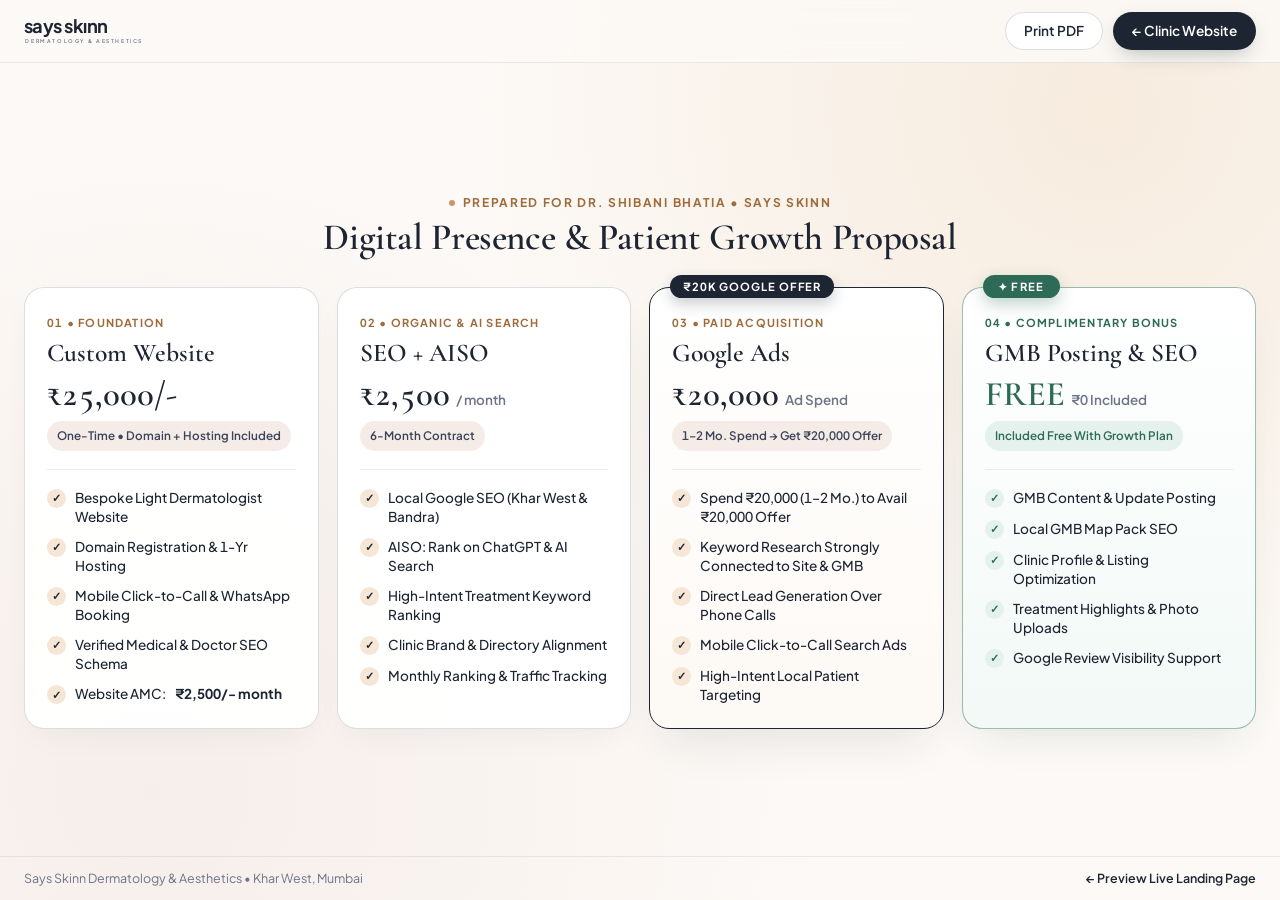
==== commit ed73ed74: "Add philosophy section background, smooth marquee with side fades, and remove all em dashes Co-autho" ====
--- a/proposal.html
+++ b/proposal.html
@@ -3,8 +3,8 @@
 <head>
   <meta charset="UTF-8" />
   <meta name="viewport" content="width=device-width, initial-scale=1.0" />
-  <title>Growth Proposal — Says Skinn | Dr. Shibani Bhatia</title>
-  <meta name="description" content="Digital Presence, SEO + AISO (ChatGPT Ranking), Google Ads Call-Lead Growth Proposal, and Free GMB Posting &amp; SEO for Dr. Shibani Bhatia — Says Skinn, Khar West, Mumbai." />
+  <title>Growth Proposal | Says Skinn • Dr. Shibani Bhatia</title>
+  <meta name="description" content="Digital Presence, SEO + AISO (ChatGPT Ranking), Google Ads Call-Lead Growth Proposal, and Free GMB Posting &amp; SEO for Dr. Shibani Bhatia, Says Skinn, Khar West, Mumbai." />
   <meta name="robots" content="index, follow" />
   <meta name="theme-color" content="#FCF9F6" />
 
@@ -17,9 +17,9 @@
 
   <!-- Open Graph / Social Preview -->
   <meta property="og:type" content="website" />
-  <meta property="og:site_name" content="Says Skinn — Dermatology &amp; Aesthetics" />
+  <meta property="og:site_name" content="Says Skinn Dermatology &amp; Aesthetics" />
   <meta property="og:url" content="https://shibani-proposal.vercel.app/proposal.html" />
-  <meta property="og:title" content="Digital Growth Proposal — Says Skinn | Dr. Shibani Bhatia" />
+  <meta property="og:title" content="Digital Growth Proposal | Says Skinn • Dr. Shibani Bhatia" />
   <meta property="og:description" content="Website, SEO + AISO (ChatGPT Ranking), Google Ads, and Free GMB SEO Plan prepared for Dr. Shibani Bhatia." />
   <meta property="og:image" content="https://shibani-proposal.vercel.app/assets/og-social-share.jpg" />
   <meta name="twitter:card" content="summary_large_image" />
@@ -35,7 +35,7 @@
   <!-- Compact Single-Screen Top Header -->
   <header class="proposal-topbar">
     <div class="container proposal-container proposal-topbar-inner">
-      <a href="./index.html" class="brand-logo" aria-label="Says Skinn — Back to Clinic Website">
+      <a href="./index.html" class="brand-logo" aria-label="Says Skinn | Back to Clinic Website">
         <svg viewBox="0 0 248 48" fill="none" xmlns="http://www.w3.org/2000/svg" role="img" aria-label="says skinn dermatology and aesthetics">
           <text x="0" y="27" fill="#1D2432" font-family="'Plus Jakarta Sans', sans-serif" font-size="27.5" font-weight="700" letter-spacing="-0.03em">says skınn</text>
           <text x="2" y="42" fill="#6C7486" font-family="'Plus Jakarta Sans', sans-serif" font-size="7.8" font-weight="600" letter-spacing="0.31em">DERMATOLOGY &amp; AESTHETICS</text>
@@ -78,7 +78,7 @@
             <li><span class="ptr-check">✓</span> Domain Registration &amp; 1-Yr Hosting</li>
             <li><span class="ptr-check">✓</span> Mobile Click-to-Call &amp; WhatsApp Booking</li>
             <li><span class="ptr-check">✓</span> Verified Medical &amp; Doctor SEO Schema</li>
-            <li><span class="ptr-check">✓</span> Website AMC — <strong>₹2,500/- month</strong></li>
+            <li><span class="ptr-check">✓</span> Website AMC: <strong>₹2,500/- month</strong></li>
           </ul>
         </article>
 
@@ -96,7 +96,7 @@
 
           <ul class="pricing-pointer-list">
             <li><span class="ptr-check">✓</span> Local Google SEO (Khar West &amp; Bandra)</li>
-            <li><span class="ptr-check">✓</span> AISO — Rank on ChatGPT &amp; AI Search</li>
+            <li><span class="ptr-check">✓</span> AISO: Rank on ChatGPT &amp; AI Search</li>
             <li><span class="ptr-check">✓</span> High-Intent Treatment Keyword Ranking</li>
             <li><span class="ptr-check">✓</span> Clinic Brand &amp; Directory Alignment</li>
             <li><span class="ptr-check">✓</span> Monthly Ranking &amp; Traffic Tracking</li>
--- a/styles.css
+++ b/styles.css
@@ -1,5 +1,5 @@
 /* ==========================================================================
-   SAYS SKINN — Dermatology, Trichology & Aesthetics | Dr. Shibani Bhatia
+   SAYS SKINN | Dermatology, Trichology & Aesthetics • Dr. Shibani Bhatia
    Light Clinical-Editorial Design System & Brand Tokens
    Brand Palette derived from Official Khar West Clinic Identity:
    - Warm Sunlit Porcelain Canvas (#FCF9F6)
@@ -393,7 +393,7 @@
 }
 
 /* ==========================================================================
-   Landing Page — Hero Section
+   Landing Page: Hero Section
    ========================================================================== */
 
 .hero-section {
@@ -521,38 +521,96 @@
 }
 
 /* ==========================================================================
-   Ribbon Marquee / Specializations Strip
+   Ribbon Marquee / Specializations Strip with Side Fades
    ========================================================================== */
 
 .specialty-ribbon {
+  position: relative;
   background-color: var(--bg-blush);
   border-top: 1px solid var(--border-subtle);
   border-bottom: 1px solid var(--border-subtle);
   padding: 18px 0;
+  overflow: hidden;
+}
+
+.specialty-ribbon::before,
+.specialty-ribbon::after {
+  content: '';
+  position: absolute;
+  top: 0;
+  bottom: 0;
+  width: clamp(56px, 12vw, 185px);
+  z-index: 2;
+  pointer-events: none;
+}
+
+.specialty-ribbon::before {
+  left: 0;
+  background: linear-gradient(90deg, var(--bg-blush) 0%, rgba(245, 236, 232, 0.88) 38%, rgba(245, 236, 232, 0) 100%);
+}
+
+.specialty-ribbon::after {
+  right: 0;
+  background: linear-gradient(270deg, var(--bg-blush) 0%, rgba(245, 236, 232, 0.88) 38%, rgba(245, 236, 232, 0) 100%);
+}
+
+.specialty-marquee {
+  position: relative;
+  width: 100%;
+  overflow: hidden;
+  -webkit-mask-image: linear-gradient(90deg, transparent 0%, #000000 10%, #000000 90%, transparent 100%);
+  mask-image: linear-gradient(90deg, transparent 0%, #000000 10%, #000000 90%, transparent 100%);
+}
+
+.specialty-marquee-track {
+  display: flex;
+  width: max-content;
+  will-change: transform;
+  animation: specialtyMarquee 36s linear infinite;
+}
+
+.specialty-ribbon:hover .specialty-marquee-track {
+  animation-play-state: paused;
 }
 
 .specialty-list {
   display: flex;
   align-items: center;
-  justify-content: space-between;
-  gap: 18px;
-  flex-wrap: wrap;
+  gap: 46px;
+  padding-right: 46px;
+  flex-shrink: 0;
   list-style: none;
-  font-size: 0.85rem;
+  font-size: 0.88rem;
   font-weight: 600;
   color: var(--brand-navy-muted);
+  white-space: nowrap;
 }
 
 .specialty-list li {
   display: inline-flex;
   align-items: center;
-  gap: 10px;
+  gap: 12px;
 }
 
 .specialty-list li::before {
   content: '✦';
   color: var(--brand-gold);
-  font-size: 0.75rem;
+  font-size: 0.76rem;
+}
+
+@keyframes specialtyMarquee {
+  0% {
+    transform: translate3d(0, 0, 0);
+  }
+  100% {
+    transform: translate3d(-50%, 0, 0);
+  }
+}
+
+@media (prefers-reduced-motion: reduce) {
+  .specialty-marquee-track {
+    animation: none;
+  }
 }
 
 /* ==========================================================================
@@ -599,6 +657,27 @@
   -webkit-backdrop-filter: blur(10px);
 }
 
+.section-bg-philosophy {
+  position: relative;
+  background-image:
+    linear-gradient(
+      180deg,
+      rgba(245, 236, 232, 0.82) 0%,
+      rgba(252, 249, 246, 0.56) 50%,
+      rgba(247, 241, 234, 0.84) 100%
+    ),
+    url('./assets/bg-philosophy.jpg');
+  background-size: cover;
+  background-position: center;
+  background-repeat: no-repeat;
+}
+
+.section-bg-philosophy .pillar-box {
+  background-color: rgba(255, 255, 255, 0.88);
+  backdrop-filter: blur(10px);
+  -webkit-backdrop-filter: blur(10px);
+}
+
 .section-bg-consultation {
   position: relative;
   background-image:
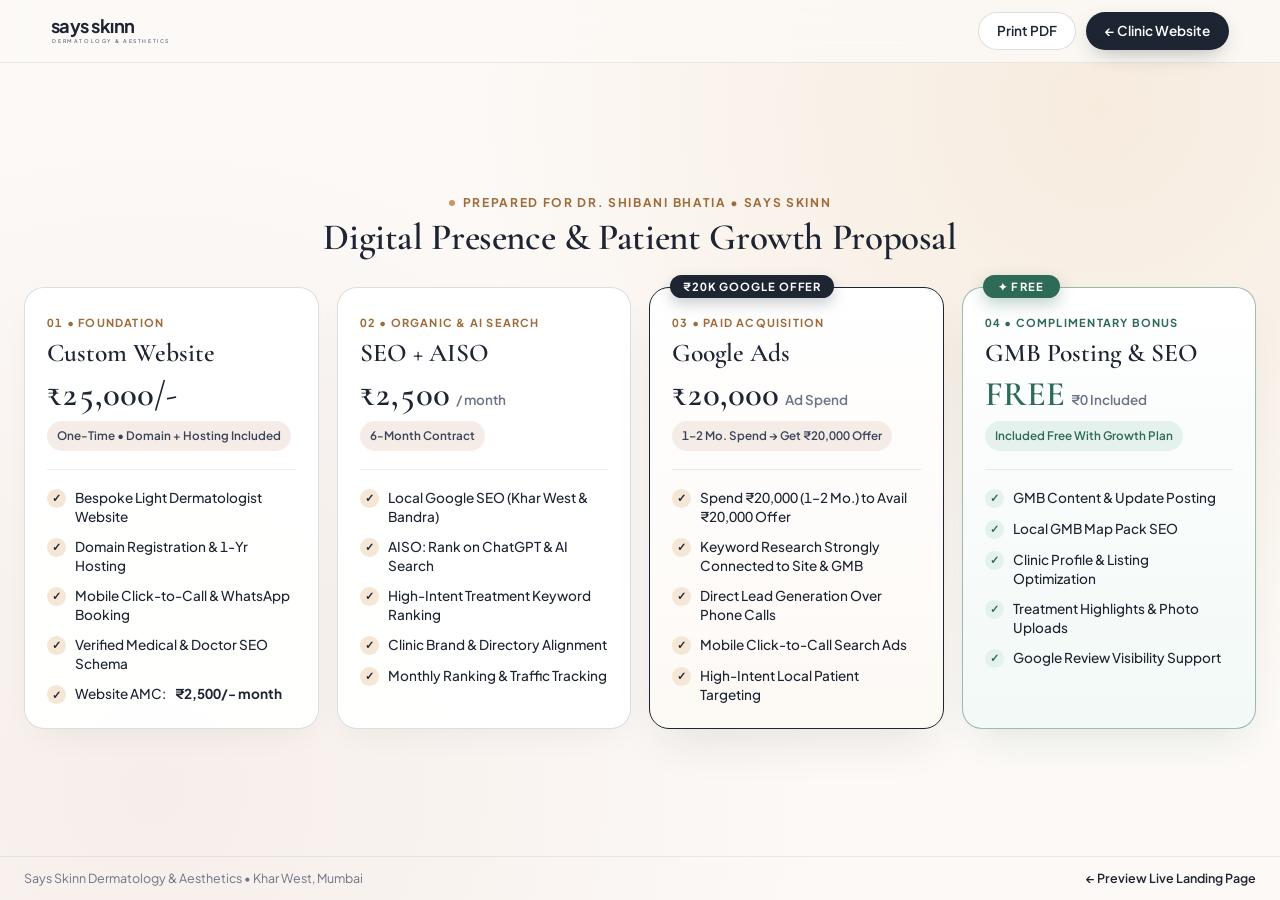
==== commit 9d70ff87: "Make header and hero section full width across viewport Co-authored-by: arena-agent <297053741+arena" ====
--- a/proposal.html
+++ b/proposal.html
@@ -7,6 +7,7 @@
   <meta name="description" content="Digital Presence, SEO + AISO (ChatGPT Ranking), Google Ads Call-Lead Growth Proposal, and Free GMB Posting &amp; SEO for Dr. Shibani Bhatia, Says Skinn, Khar West, Mumbai." />
   <meta name="robots" content="index, follow" />
   <meta name="theme-color" content="#FCF9F6" />
+  <link rel="canonical" href="https://drs.stalite.in/proposal.html" />
 
   <!-- Favicons & App Manifest -->
   <link rel="icon" type="image/svg+xml" href="./assets/favicon.svg" />
@@ -18,12 +19,13 @@
   <!-- Open Graph / Social Preview -->
   <meta property="og:type" content="website" />
   <meta property="og:site_name" content="Says Skinn Dermatology &amp; Aesthetics" />
-  <meta property="og:url" content="https://shibani-proposal.vercel.app/proposal.html" />
+  <meta property="og:url" content="https://drs.stalite.in/proposal.html" />
   <meta property="og:title" content="Digital Growth Proposal | Says Skinn • Dr. Shibani Bhatia" />
   <meta property="og:description" content="Website, SEO + AISO (ChatGPT Ranking), Google Ads, and Free GMB SEO Plan prepared for Dr. Shibani Bhatia." />
-  <meta property="og:image" content="https://shibani-proposal.vercel.app/assets/og-social-share.jpg" />
+  <meta property="og:image" content="https://drs.stalite.in/assets/og-social-share.jpg" />
+  <meta property="og:image:secure_url" content="https://drs.stalite.in/assets/og-social-share.jpg" />
   <meta name="twitter:card" content="summary_large_image" />
-  <meta name="twitter:image" content="https://shibani-proposal.vercel.app/assets/og-social-share.jpg" />
+  <meta name="twitter:image" content="https://drs.stalite.in/assets/og-social-share.jpg" />
 
   <link rel="preconnect" href="https://fonts.googleapis.com" />
   <link rel="preconnect" href="https://fonts.gstatic.com" crossorigin />
@@ -32,9 +34,9 @@
 </head>
 <body class="proposal-single-screen">
 
-  <!-- Compact Single-Screen Top Header -->
+  <!-- Compact Single-Screen Top Header (Full Width) -->
   <header class="proposal-topbar">
-    <div class="container proposal-container proposal-topbar-inner">
+    <div class="container-fluid proposal-topbar-inner">
       <a href="./index.html" class="brand-logo" aria-label="Says Skinn | Back to Clinic Website">
         <svg viewBox="0 0 248 48" fill="none" xmlns="http://www.w3.org/2000/svg" role="img" aria-label="says skinn dermatology and aesthetics">
           <text x="0" y="27" fill="#1D2432" font-family="'Plus Jakarta Sans', sans-serif" font-size="27.5" font-weight="700" letter-spacing="-0.03em">says skınn</text>
--- a/styles.css
+++ b/styles.css
@@ -102,6 +102,13 @@
   padding: 0 24px;
 }
 
+.container-fluid {
+  width: 100%;
+  max-width: 100%;
+  margin: 0 auto;
+  padding: 0 clamp(20px, 4vw, 56px);
+}
+
 /* ==========================================================================
    Typography Helpers
    ========================================================================== */
@@ -393,35 +400,50 @@
 }
 
 /* ==========================================================================
-   Landing Page: Hero Section
+   Landing Page: Full-Width Hero Section
    ========================================================================== */
 
 .hero-section {
   position: relative;
-  padding: 64px 0 84px;
+  width: 100%;
+  padding: 0;
+  overflow: hidden;
   background:
-    radial-gradient(circle at 86% 18%, rgba(245, 230, 213, 0.65) 0%, rgba(252, 249, 246, 0) 48%),
-    radial-gradient(circle at 8% 75%, rgba(245, 236, 232, 0.8) 0%, rgba(252, 249, 246, 0) 50%),
+    radial-gradient(circle at 38% 18%, rgba(245, 230, 213, 0.55) 0%, rgba(252, 249, 246, 0) 52%),
+    radial-gradient(circle at 8% 82%, rgba(245, 236, 232, 0.85) 0%, rgba(252, 249, 246, 0) 50%),
     var(--bg-canvas);
 }
 
 .hero-grid {
+  width: 100%;
+  max-width: 100%;
+  min-height: clamp(580px, calc(100svh - 116px), 800px);
   display: grid;
-  grid-template-columns: 1.05fr 0.95fr;
-  gap: 54px;
-  align-items: center;
+  grid-template-columns: minmax(0, 1.02fr) minmax(0, 0.98fr);
+  gap: 0;
+  align-items: stretch;
+}
+
+.hero-content {
+  display: flex;
+  flex-direction: column;
+  justify-content: center;
+  padding: clamp(44px, 5.5vw, 76px) clamp(28px, 4vw, 64px) clamp(44px, 5.5vw, 76px) clamp(20px, 4vw, 56px);
 }
 
 .hero-content h1 {
   margin-bottom: 20px;
+  max-width: 15ch;
 }
 
 .hero-content .lead-copy {
   margin-bottom: 30px;
+  max-width: 58ch;
 }
 
 .credential-inline {
   display: inline-block;
+  align-self: flex-start;
   background-color: var(--bg-blush);
   border: 1px solid rgba(166, 104, 94, 0.2);
   padding: 6px 14px;
@@ -446,6 +468,7 @@
   gap: 20px;
   padding-top: 26px;
   border-top: 1px solid var(--border-subtle);
+  max-width: 640px;
 }
 
 .trust-metric strong {
@@ -467,28 +490,45 @@
 
 .hero-visual {
   position: relative;
+  width: 100%;
+  min-height: 100%;
 }
 
 .hero-image-frame {
   position: relative;
-  border-radius: 32px 32px 24px 24px;
+  width: 100%;
+  height: 100%;
+  min-height: 580px;
   overflow: hidden;
   background-color: var(--bg-sand);
-  box-shadow: var(--shadow-elevated);
-  border: 6px solid #FFFFFF;
+}
+
+.hero-image-frame::after {
+  content: '';
+  position: absolute;
+  inset: 0;
+  background: linear-gradient(
+    90deg,
+    var(--bg-canvas) 0%,
+    rgba(252, 249, 246, 0.55) 7%,
+    rgba(252, 249, 246, 0) 24%
+  );
+  pointer-events: none;
 }
 
 .hero-image-frame img {
   width: 100%;
-  height: 500px;
+  height: 100%;
+  min-height: 580px;
   object-fit: cover;
-  object-position: center 25%;
+  object-position: 46% 22%;
 }
 
 .hero-floating-card {
   position: absolute;
-  left: -22px;
-  bottom: 24px;
+  right: clamp(20px, 4vw, 56px);
+  bottom: clamp(22px, 3.5vw, 38px);
+  z-index: 3;
   background: rgba(255, 255, 255, 0.94);
   backdrop-filter: blur(12px);
   -webkit-backdrop-filter: blur(12px);
@@ -496,7 +536,7 @@
   border-radius: var(--radius-md);
   padding: 16px 20px;
   box-shadow: var(--shadow-elevated);
-  max-width: 295px;
+  max-width: 310px;
 }
 
 .floating-rating {
@@ -1709,13 +1749,32 @@
     grid-template-columns: 1fr;
   }
 
+  .hero-grid {
+    min-height: auto;
+  }
+
+  .hero-content {
+    padding: 44px clamp(20px, 4vw, 40px) 36px;
+  }
+
+  .hero-image-frame,
   .hero-image-frame img {
-    height: 430px;
+    min-height: 440px;
+    height: 440px;
+  }
+
+  .hero-image-frame::after {
+    background: linear-gradient(
+      180deg,
+      var(--bg-canvas) 0%,
+      rgba(252, 249, 246, 0) 20%
+    );
   }
 
   .hero-floating-card {
-    left: 16px;
-    bottom: 16px;
+    left: 20px;
+    right: auto;
+    bottom: 20px;
   }
 
   .treatments-grid,
@@ -1775,7 +1834,17 @@
   }
 
   .hero-section {
-    padding: 40px 0 60px;
+    padding: 0;
+  }
+
+  .hero-content {
+    padding: 34px 20px 28px;
+  }
+
+  .hero-image-frame,
+  .hero-image-frame img {
+    min-height: 360px;
+    height: 360px;
   }
 
   .hero-trust-row {
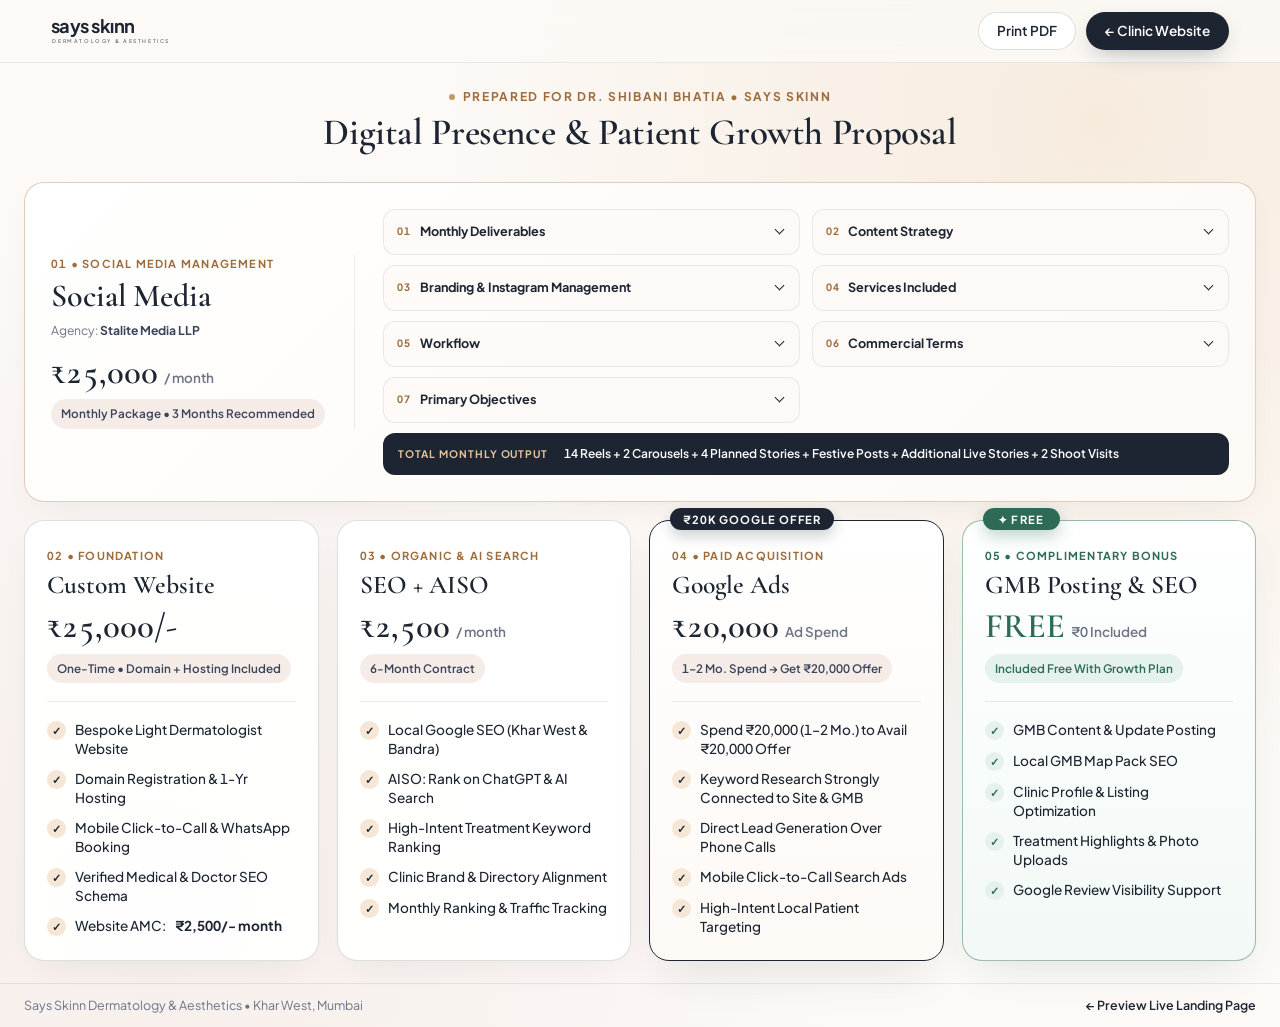
==== commit 9add5db4: "Add social media management proposal card Co-authored-by: arena-agent <297053741+arena-agent@users.n" ====
--- a/proposal.html
+++ b/proposal.html
@@ -4,7 +4,7 @@
   <meta charset="UTF-8" />
   <meta name="viewport" content="width=device-width, initial-scale=1.0" />
   <title>Growth Proposal | Says Skinn • Dr. Shibani Bhatia</title>
-  <meta name="description" content="Digital Presence, SEO + AISO (ChatGPT Ranking), Google Ads Call-Lead Growth Proposal, and Free GMB Posting &amp; SEO for Dr. Shibani Bhatia, Says Skinn, Khar West, Mumbai." />
+  <meta name="description" content="Social Media Management, Custom Website, SEO + AISO (ChatGPT Ranking), Google Ads Call-Lead Growth Proposal, and Free GMB Posting &amp; SEO for Dr. Shibani Bhatia, Says Skinn, Khar West, Mumbai." />
   <meta name="robots" content="index, follow" />
   <meta name="theme-color" content="#FCF9F6" />
   <link rel="canonical" href="https://drs.stalite.in/proposal.html" />
@@ -21,7 +21,7 @@
   <meta property="og:site_name" content="Says Skinn Dermatology &amp; Aesthetics" />
   <meta property="og:url" content="https://drs.stalite.in/proposal.html" />
   <meta property="og:title" content="Digital Growth Proposal | Says Skinn • Dr. Shibani Bhatia" />
-  <meta property="og:description" content="Website, SEO + AISO (ChatGPT Ranking), Google Ads, and Free GMB SEO Plan prepared for Dr. Shibani Bhatia." />
+  <meta property="og:description" content="Social Media Management, Website, SEO + AISO (ChatGPT Ranking), Google Ads, and Free GMB SEO Plan prepared for Dr. Shibani Bhatia." />
   <meta property="og:image" content="https://drs.stalite.in/assets/og-social-share.jpg" />
   <meta property="og:image:secure_url" content="https://drs.stalite.in/assets/og-social-share.jpg" />
   <meta name="twitter:card" content="summary_large_image" />
@@ -64,10 +64,117 @@
 
       <div class="pricing-cards-grid" aria-label="Growth Proposal Pricing Cards">
 
-        <!-- CARD 1: CUSTOM WEBSITE -->
+        <!-- CARD 1: SOCIAL MEDIA MANAGEMENT -->
+        <article class="pricing-card pricing-card-social" aria-label="Dr. Shibani Bhatia – Social Media Management Proposal">
+          <div class="pricing-card-head">
+            <span class="pricing-tier-label">01 • Social Media Management</span>
+            <h2 class="pricing-card-title">Social Media</h2>
+            <p class="pricing-agency">Agency: <strong>Stalite Media LLP</strong></p>
+            <div class="pricing-price-row">
+              <span class="pricing-value">₹25,000</span>
+              <span class="pricing-period">/ month</span>
+            </div>
+            <span class="pricing-term-pill">Monthly Package • 3 Months Recommended</span>
+          </div>
+
+          <div class="social-media-details" aria-label="Social Media Management package details">
+            <details class="social-detail">
+              <summary><span class="social-detail-number">01</span><span>Monthly Deliverables</span></summary>
+              <ul class="social-detail-list">
+                <li><strong>14 Reels:</strong> 8 Talking Head + 6 Trending/Creative Reels</li>
+                <li><strong>2 Carousels:</strong> Educational content and promotional offers</li>
+                <li><strong>4 Engagement Stories:</strong> Polls, quizzes, Q&amp;As, etc.</li>
+                <li><strong>Additional Live Stories:</strong> Clinic updates, events, behind-the-scenes, etc.</li>
+                <li><strong>Festive Posts:</strong> Included in the package</li>
+                <li><strong>2 Professional Shoot Visits:</strong> Up to 3 hours each</li>
+              </ul>
+            </details>
+
+            <details class="social-detail">
+              <summary><span class="social-detail-number">02</span><span>Content Strategy</span></summary>
+              <ul class="social-detail-list">
+                <li><strong>8 Talking Head Reels:</strong> Doctor-led education, FAQs, treatments, skincare tips and myths.</li>
+                <li><strong>6 Trending Reels:</strong> Trending audio, relatable content, clinic activities and creative concepts.</li>
+                <li>All 8 talking head scripts will be written by Stalite Media and approved by Dr. Shibani before shooting.</li>
+                <li>Promotional offers will be accommodated within the 2 monthly carousels.</li>
+                <li>Festive posts will be included separately.</li>
+                <li>Additional live stories will be uploaded beyond the 4 planned stories.</li>
+              </ul>
+            </details>
+
+            <details class="social-detail">
+              <summary><span class="social-detail-number">03</span><span>Branding &amp; Instagram Management</span></summary>
+              <ul class="social-detail-list">
+                <li>Continue managing Dr. Shibani's existing Instagram account.</li>
+                <li>No separate clinic Instagram page.</li>
+                <li>Follow Says Skinn's approved brand colors, fonts and visual identity.</li>
+                <li>Maintain consistent reel covers, carousel designs and highlights.</li>
+                <li>Instagram bio and profile optimisation.</li>
+                <li>Maintain a premium, professional and consistent feed.</li>
+              </ul>
+            </details>
+
+            <details class="social-detail">
+              <summary><span class="social-detail-number">04</span><span>Services Included</span></summary>
+              <ul class="social-detail-list">
+                <li>Monthly content planning and strategy.</li>
+                <li>Content research, concepts and scriptwriting.</li>
+                <li>Professional video shoots.</li>
+                <li>Reel editing, subtitles, B-roll and animations.</li>
+                <li>Carousel and story designing.</li>
+                <li>Captions and hashtag research.</li>
+                <li>Content scheduling and publishing.</li>
+                <li>Basic engagement monitoring.</li>
+                <li>Monthly performance reporting.</li>
+              </ul>
+            </details>
+
+            <details class="social-detail">
+              <summary><span class="social-detail-number">05</span><span>Workflow</span></summary>
+              <ul class="social-detail-list">
+                <li>Monthly content calendar shared for approval.</li>
+                <li>Talking head scripts approved before shooting.</li>
+                <li>Two scheduled shoot visits per month.</li>
+                <li>Edited content shared for approval before publishing.</li>
+                <li>Up to 2 reasonable revision rounds per content asset.</li>
+                <li>All medical content subject to Dr. Shibani's approval and applicable guidelines.</li>
+              </ul>
+            </details>
+
+            <details class="social-detail">
+              <summary><span class="social-detail-number">06</span><span>Commercial Terms</span></summary>
+              <ul class="social-detail-list">
+                <li><strong>Monthly Fee:</strong> ₹25,000</li>
+                <li><strong>Payment:</strong> 100% monthly advance.</li>
+                <li>Recommended engagement: 3 months.</li>
+                <li>Extra shoots or additional deliverables charged separately.</li>
+                <li>Paid advertising and influencer collaborations not included.</li>
+              </ul>
+            </details>
+
+            <details class="social-detail">
+              <summary><span class="social-detail-number">07</span><span>Primary Objectives</span></summary>
+              <ul class="social-detail-list">
+                <li>Strengthen Dr. Shibani's personal brand.</li>
+                <li>Build professional authority and audience trust.</li>
+                <li>Improve reach, engagement and content consistency.</li>
+                <li>Increase awareness of Says Skinn Clinic.</li>
+                <li>Generate relevant enquiries and appointment interest.</li>
+                <li>Work towards long-term organic follower growth, with 50K followers as an aspirational goal rather than a guarantee.</li>
+              </ul>
+            </details>
+
+            <p class="social-total-output">
+              <span>Total Monthly Output</span>
+              <strong>14 Reels + 2 Carousels + 4 Planned Stories + Festive Posts + Additional Live Stories + 2 Shoot Visits</strong>
+            </p>
+          </div>
+        </article>
+
+        <!-- CARD 2: CUSTOM WEBSITE -->
         <article class="pricing-card">
           <div class="pricing-card-head">
-            <span class="pricing-tier-label">01 • Foundation</span>
+            <span class="pricing-tier-label">02 • Foundation</span>
             <h2 class="pricing-card-title">Custom Website</h2>
             <div class="pricing-price-row">
               <span class="pricing-value">₹25,000/-</span>
@@ -84,10 +191,10 @@
           </ul>
         </article>
 
-        <!-- CARD 2: SEO + AISO -->
+        <!-- CARD 3: SEO + AISO -->
         <article class="pricing-card">
           <div class="pricing-card-head">
-            <span class="pricing-tier-label">02 • Organic &amp; AI Search</span>
+            <span class="pricing-tier-label">03 • Organic &amp; AI Search</span>
             <h2 class="pricing-card-title">SEO + AISO</h2>
             <div class="pricing-price-row">
               <span class="pricing-value">₹2,500</span>
@@ -105,11 +212,11 @@
           </ul>
         </article>
 
-        <!-- CARD 3: GOOGLE ADS -->
+        <!-- CARD 4: GOOGLE ADS -->
         <article class="pricing-card pricing-card-featured">
           <span class="pricing-top-tag pricing-top-tag-offer">₹20K Google Offer</span>
           <div class="pricing-card-head">
-            <span class="pricing-tier-label">03 • Paid Acquisition</span>
+            <span class="pricing-tier-label">04 • Paid Acquisition</span>
             <h2 class="pricing-card-title">Google Ads</h2>
             <div class="pricing-price-row">
               <span class="pricing-value">₹20,000</span>
@@ -127,11 +234,11 @@
           </ul>
         </article>
 
-        <!-- CARD 4: SEPARATE FREE GMB CARD WITH FREE TAG OVER IT -->
+        <!-- CARD 5: SEPARATE FREE GMB CARD WITH FREE TAG OVER IT -->
         <article class="pricing-card pricing-card-free">
           <span class="pricing-top-tag pricing-top-tag-free">✦ FREE</span>
           <div class="pricing-card-head">
-            <span class="pricing-tier-label pricing-tier-free">04 • Complimentary Bonus</span>
+            <span class="pricing-tier-label pricing-tier-free">05 • Complimentary Bonus</span>
             <h2 class="pricing-card-title">GMB Posting &amp; SEO</h2>
             <div class="pricing-price-row">
               <span class="pricing-value pricing-value-free">FREE</span>
@@ -160,6 +267,6 @@
       <a href="./index.html" class="no-print">← Preview Live Landing Page</a>
     </div>
   </footer>
-
+  <script src="./script.js"></script>
 </body>
 </html>
--- a/styles.css
+++ b/styles.css
@@ -2145,6 +2145,188 @@
   color: var(--brand-sage);
 }
 
+/* Card 1: Social Media Management + Native Dropdowns */
+.pricing-card-social {
+  grid-column: 1 / -1;
+  display: grid;
+  grid-template-columns: minmax(240px, 0.72fr) minmax(0, 2fr);
+  gap: 28px;
+  padding: 26px;
+  border-color: rgba(158, 107, 59, 0.32);
+  background: linear-gradient(135deg, #FFFFFF 0%, #FDF9F5 100%);
+}
+
+.pricing-card-social .pricing-card-head {
+  align-self: center;
+  margin: 0;
+  padding: 0 28px 0 0;
+  border-right: 1px solid var(--border-subtle);
+  border-bottom: 0;
+}
+
+.pricing-card-social .pricing-card-title {
+  font-size: 2rem;
+  margin-bottom: 5px;
+}
+
+.pricing-agency {
+  margin-bottom: 15px;
+  font-size: 0.76rem;
+  color: var(--text-muted);
+}
+
+.pricing-agency strong {
+  color: var(--brand-navy-muted);
+  font-weight: 700;
+}
+
+.social-media-details {
+  display: grid;
+  grid-template-columns: repeat(2, minmax(0, 1fr));
+  align-items: start;
+  align-content: center;
+  gap: 10px 12px;
+}
+
+.social-detail {
+  align-self: start;
+  overflow: hidden;
+  border: 1px solid var(--border-subtle);
+  border-radius: 12px;
+  background-color: rgba(252, 249, 246, 0.72);
+  transition: border-color 0.2s ease, background-color 0.2s ease;
+}
+
+.social-detail[open] {
+  border-color: rgba(158, 107, 59, 0.34);
+  background-color: #FFFFFF;
+}
+
+.social-detail summary {
+  position: relative;
+  display: flex;
+  align-items: center;
+  gap: 9px;
+  min-height: 44px;
+  padding: 11px 36px 11px 13px;
+  list-style: none;
+  cursor: pointer;
+  user-select: none;
+  color: var(--brand-navy);
+  font-size: 0.79rem;
+  font-weight: 700;
+  line-height: 1.35;
+  transition: color 0.2s ease, background-color 0.2s ease;
+}
+
+.social-detail summary::-webkit-details-marker {
+  display: none;
+}
+
+.social-detail summary::marker {
+  content: "";
+}
+
+.social-detail summary::after {
+  content: "";
+  position: absolute;
+  top: 16px;
+  right: 16px;
+  width: 7px;
+  height: 7px;
+  border-right: 1.5px solid currentColor;
+  border-bottom: 1.5px solid currentColor;
+  transform: rotate(45deg);
+  transition: transform 0.2s ease, top 0.2s ease;
+}
+
+.social-detail[open] summary {
+  color: var(--brand-gold);
+  background-color: rgba(245, 230, 213, 0.28);
+}
+
+.social-detail[open] summary::after {
+  top: 20px;
+  transform: rotate(225deg);
+}
+
+.social-detail summary:hover {
+  background-color: rgba(245, 230, 213, 0.38);
+}
+
+.social-detail summary:focus-visible {
+  outline: 2px solid var(--brand-gold);
+  outline-offset: -3px;
+  border-radius: 11px;
+}
+
+.social-detail-number {
+  flex-shrink: 0;
+  color: var(--brand-gold);
+  font-size: 0.63rem;
+  font-weight: 700;
+  letter-spacing: 0.06em;
+}
+
+.social-detail-list {
+  list-style: none;
+  display: grid;
+  gap: 8px;
+  padding: 13px 14px 15px;
+  border-top: 1px solid var(--border-subtle);
+}
+
+.social-detail-list li {
+  position: relative;
+  padding-left: 13px;
+  color: var(--text-secondary);
+  font-size: 0.78rem;
+  font-weight: 500;
+  line-height: 1.5;
+}
+
+.social-detail-list li::before {
+  content: "";
+  position: absolute;
+  top: 0.62em;
+  left: 0;
+  width: 4px;
+  height: 4px;
+  border-radius: 50%;
+  background-color: var(--brand-gold-soft);
+}
+
+.social-detail-list strong {
+  color: var(--brand-navy);
+  font-weight: 700;
+}
+
+.social-total-output {
+  grid-column: 1 / -1;
+  display: flex;
+  align-items: center;
+  gap: 16px;
+  padding: 12px 15px;
+  border-radius: 12px;
+  background-color: var(--brand-navy);
+  color: #FFFFFF;
+}
+
+.social-total-output > span {
+  flex-shrink: 0;
+  color: #E5C39F;
+  font-size: 0.65rem;
+  font-weight: 700;
+  letter-spacing: 0.09em;
+  text-transform: uppercase;
+}
+
+.social-total-output strong {
+  font-size: 0.75rem;
+  font-weight: 600;
+  line-height: 1.5;
+}
+
 .proposal-micro-footer {
   border-top: 1px solid var(--border-subtle);
   padding: 11px 0;
@@ -2180,11 +2362,62 @@
   }
 }
 
+@media (max-width: 900px) {
+  .pricing-card-social {
+    grid-template-columns: 1fr;
+    gap: 20px;
+  }
+
+  .pricing-card-social .pricing-card-head {
+    align-self: auto;
+    padding: 0 0 20px;
+    border-right: 0;
+    border-bottom: 1px solid var(--border-subtle);
+  }
+
+  .pricing-card-social .pricing-card-title {
+    font-size: 1.8rem;
+  }
+}
+
 @media (max-width: 680px) {
+  .proposal-topbar-inner {
+    height: auto;
+    min-height: 62px;
+    flex-wrap: wrap;
+    gap: 10px;
+    padding-top: 10px;
+    padding-bottom: 10px;
+  }
+
+  .proposal-topbar-actions {
+    width: 100%;
+    display: grid;
+    grid-template-columns: repeat(2, minmax(0, 1fr));
+  }
+
+  .proposal-topbar-actions .btn {
+    width: 100%;
+  }
+
   .pricing-cards-grid {
     grid-template-columns: 1fr;
     max-width: 520px;
     margin: 0 auto;
+  }
+
+  .pricing-card-social {
+    padding: 24px 20px;
+  }
+
+  .social-media-details {
+    grid-template-columns: 1fr;
+  }
+
+  .social-total-output {
+    align-items: flex-start;
+    flex-direction: column;
+    gap: 5px;
   }
 }
 
@@ -2221,4 +2454,25 @@
     break-inside: avoid;
     margin-bottom: 18px;
   }
-}
+
+  .pricing-card-social {
+    grid-template-columns: 1fr;
+    gap: 16px;
+    break-inside: auto;
+  }
+
+  .pricing-card-social .pricing-card-head {
+    align-self: auto;
+    padding: 0 0 16px;
+    border-right: 0;
+    border-bottom: 1px solid var(--border-subtle);
+  }
+
+  .social-detail {
+    break-inside: avoid;
+  }
+
+  .social-detail summary::after {
+    display: none;
+  }
+}
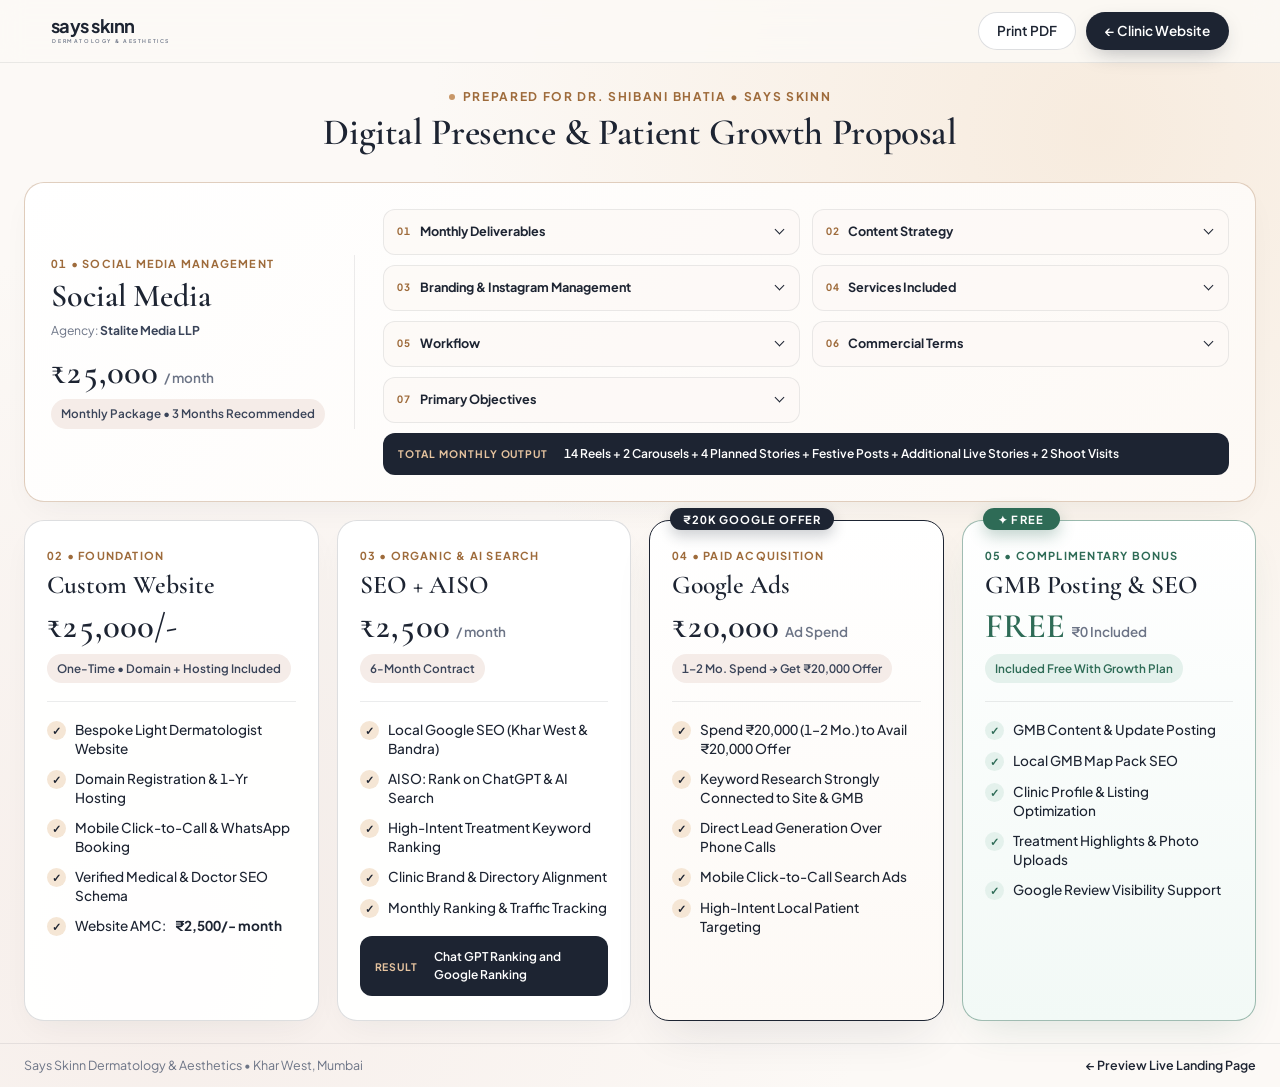
==== commit 7324a3e1: "Add SEO ranking result banner Co-authored-by: arena-agent <297053741+arena-agent@users.noreply.githu" ====
--- a/proposal.html
+++ b/proposal.html
@@ -210,6 +210,11 @@
             <li><span class="ptr-check">✓</span> Clinic Brand &amp; Directory Alignment</li>
             <li><span class="ptr-check">✓</span> Monthly Ranking &amp; Traffic Tracking</li>
           </ul>
+
+          <p class="seo-result-banner">
+            <span>Result</span>
+            <strong>Chat GPT Ranking and Google Ranking</strong>
+          </p>
         </article>
 
         <!-- CARD 4: GOOGLE ADS -->
--- a/styles.css
+++ b/styles.css
@@ -2301,8 +2301,8 @@
   font-weight: 700;
 }
 
-.social-total-output {
-  grid-column: 1 / -1;
+.social-total-output,
+.seo-result-banner {
   display: flex;
   align-items: center;
   gap: 16px;
@@ -2312,7 +2312,16 @@
   color: #FFFFFF;
 }
 
-.social-total-output > span {
+.social-total-output {
+  grid-column: 1 / -1;
+}
+
+.seo-result-banner {
+  margin-top: 18px;
+}
+
+.social-total-output > span,
+.seo-result-banner > span {
   flex-shrink: 0;
   color: #E5C39F;
   font-size: 0.65rem;
@@ -2321,7 +2330,8 @@
   text-transform: uppercase;
 }
 
-.social-total-output strong {
+.social-total-output strong,
+.seo-result-banner strong {
   font-size: 0.75rem;
   font-weight: 600;
   line-height: 1.5;
@@ -2414,7 +2424,8 @@
     grid-template-columns: 1fr;
   }
 
-  .social-total-output {
+  .social-total-output,
+  .seo-result-banner {
     align-items: flex-start;
     flex-direction: column;
     gap: 5px;
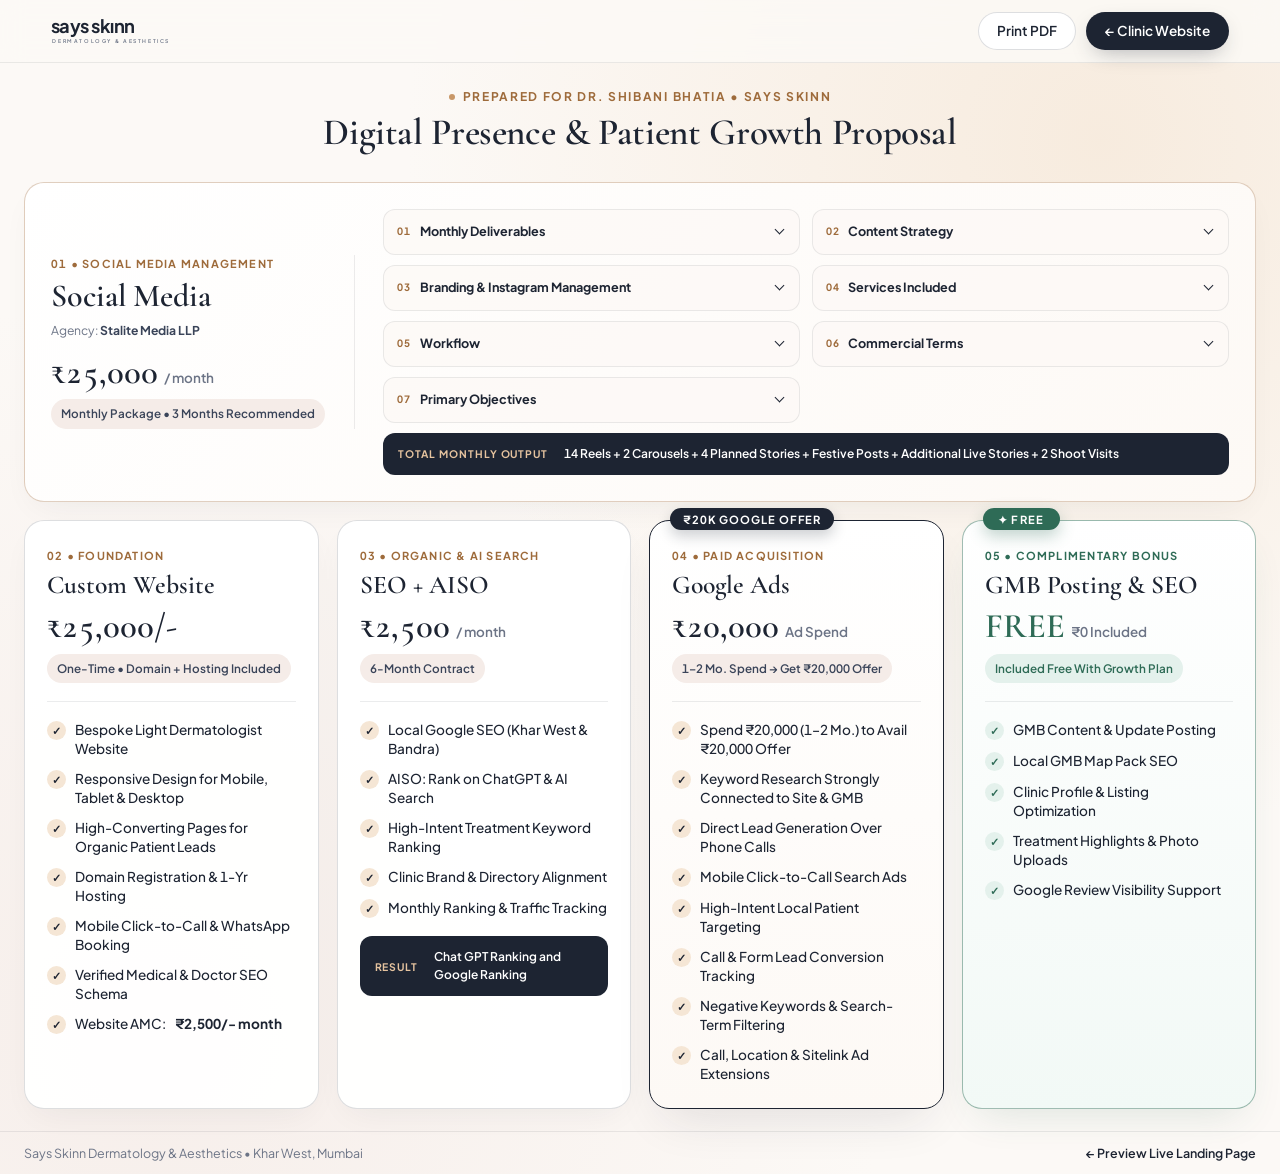
==== commit 21a187f1: "Expand website and Google Ads proposal pointers Co-authored-by: arena-agent <297053741+arena-agent@u" ====
--- a/proposal.html
+++ b/proposal.html
@@ -184,6 +184,8 @@
 
           <ul class="pricing-pointer-list">
             <li><span class="ptr-check">✓</span> Bespoke Light Dermatologist Website</li>
+            <li><span class="ptr-check">✓</span> Responsive Design for Mobile, Tablet &amp; Desktop</li>
+            <li><span class="ptr-check">✓</span> High-Converting Pages for Organic Patient Leads</li>
             <li><span class="ptr-check">✓</span> Domain Registration &amp; 1-Yr Hosting</li>
             <li><span class="ptr-check">✓</span> Mobile Click-to-Call &amp; WhatsApp Booking</li>
             <li><span class="ptr-check">✓</span> Verified Medical &amp; Doctor SEO Schema</li>
@@ -236,6 +238,9 @@
             <li><span class="ptr-check">✓</span> Direct Lead Generation Over Phone Calls</li>
             <li><span class="ptr-check">✓</span> Mobile Click-to-Call Search Ads</li>
             <li><span class="ptr-check">✓</span> High-Intent Local Patient Targeting</li>
+            <li><span class="ptr-check">✓</span> Call &amp; Form Lead Conversion Tracking</li>
+            <li><span class="ptr-check">✓</span> Negative Keywords &amp; Search-Term Filtering</li>
+            <li><span class="ptr-check">✓</span> Call, Location &amp; Sitelink Ad Extensions</li>
           </ul>
         </article>
 
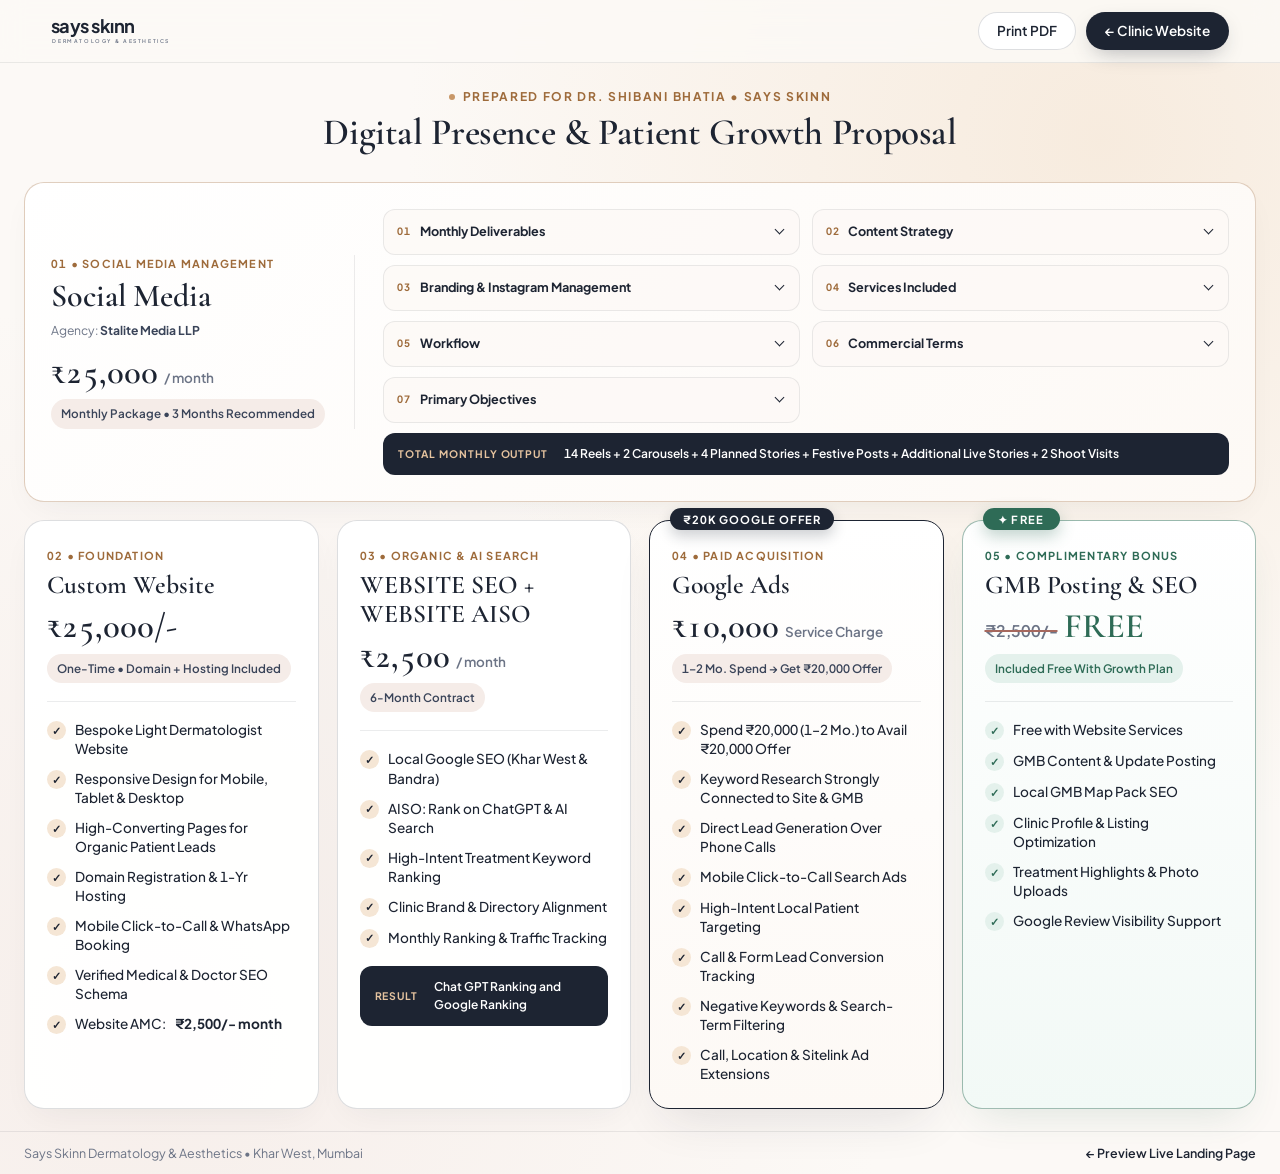
==== commit 4457d6f1: "Update SEO Google Ads and GMB pricing details Co-authored-by: arena-agent <297053741+arena-agent@use" ====
--- a/proposal.html
+++ b/proposal.html
@@ -193,11 +193,11 @@
           </ul>
         </article>
 
-        <!-- CARD 3: SEO + AISO -->
+        <!-- CARD 3: WEBSITE SEO + WEBSITE AISO -->
         <article class="pricing-card">
           <div class="pricing-card-head">
             <span class="pricing-tier-label">03 • Organic &amp; AI Search</span>
-            <h2 class="pricing-card-title">SEO + AISO</h2>
+            <h2 class="pricing-card-title">WEBSITE SEO + WEBSITE AISO</h2>
             <div class="pricing-price-row">
               <span class="pricing-value">₹2,500</span>
               <span class="pricing-period">/ month</span>
@@ -226,8 +226,8 @@
             <span class="pricing-tier-label">04 • Paid Acquisition</span>
             <h2 class="pricing-card-title">Google Ads</h2>
             <div class="pricing-price-row">
-              <span class="pricing-value">₹20,000</span>
-              <span class="pricing-period">Ad Spend</span>
+              <span class="pricing-value">₹10,000</span>
+              <span class="pricing-period">Service Charge</span>
             </div>
             <span class="pricing-term-pill">1–2 Mo. Spend → Get ₹20,000 Offer</span>
           </div>
@@ -251,13 +251,14 @@
             <span class="pricing-tier-label pricing-tier-free">05 • Complimentary Bonus</span>
             <h2 class="pricing-card-title">GMB Posting &amp; SEO</h2>
             <div class="pricing-price-row">
+              <s class="pricing-original-price">₹2,500/-</s>
               <span class="pricing-value pricing-value-free">FREE</span>
-              <span class="pricing-period">₹0 Included</span>
             </div>
             <span class="pricing-term-pill pricing-term-free">Included Free With Growth Plan</span>
           </div>
 
           <ul class="pricing-pointer-list">
+            <li><span class="ptr-check ptr-check-free">✓</span> Free with Website Services</li>
             <li><span class="ptr-check ptr-check-free">✓</span> GMB Content &amp; Update Posting</li>
             <li><span class="ptr-check ptr-check-free">✓</span> Local GMB Map Pack SEO</li>
             <li><span class="ptr-check ptr-check-free">✓</span> Clinic Profile &amp; Listing Optimization</li>
--- a/styles.css
+++ b/styles.css
@@ -2080,6 +2080,16 @@
   color: var(--brand-sage);
 }
 
+.pricing-original-price {
+  color: var(--text-muted);
+  font-size: 1rem;
+  font-weight: 600;
+  line-height: 1;
+  text-decoration-color: var(--brand-rose);
+  text-decoration-thickness: 2px;
+  white-space: nowrap;
+}
+
 .pricing-period {
   font-size: 0.84rem;
   font-weight: 600;
